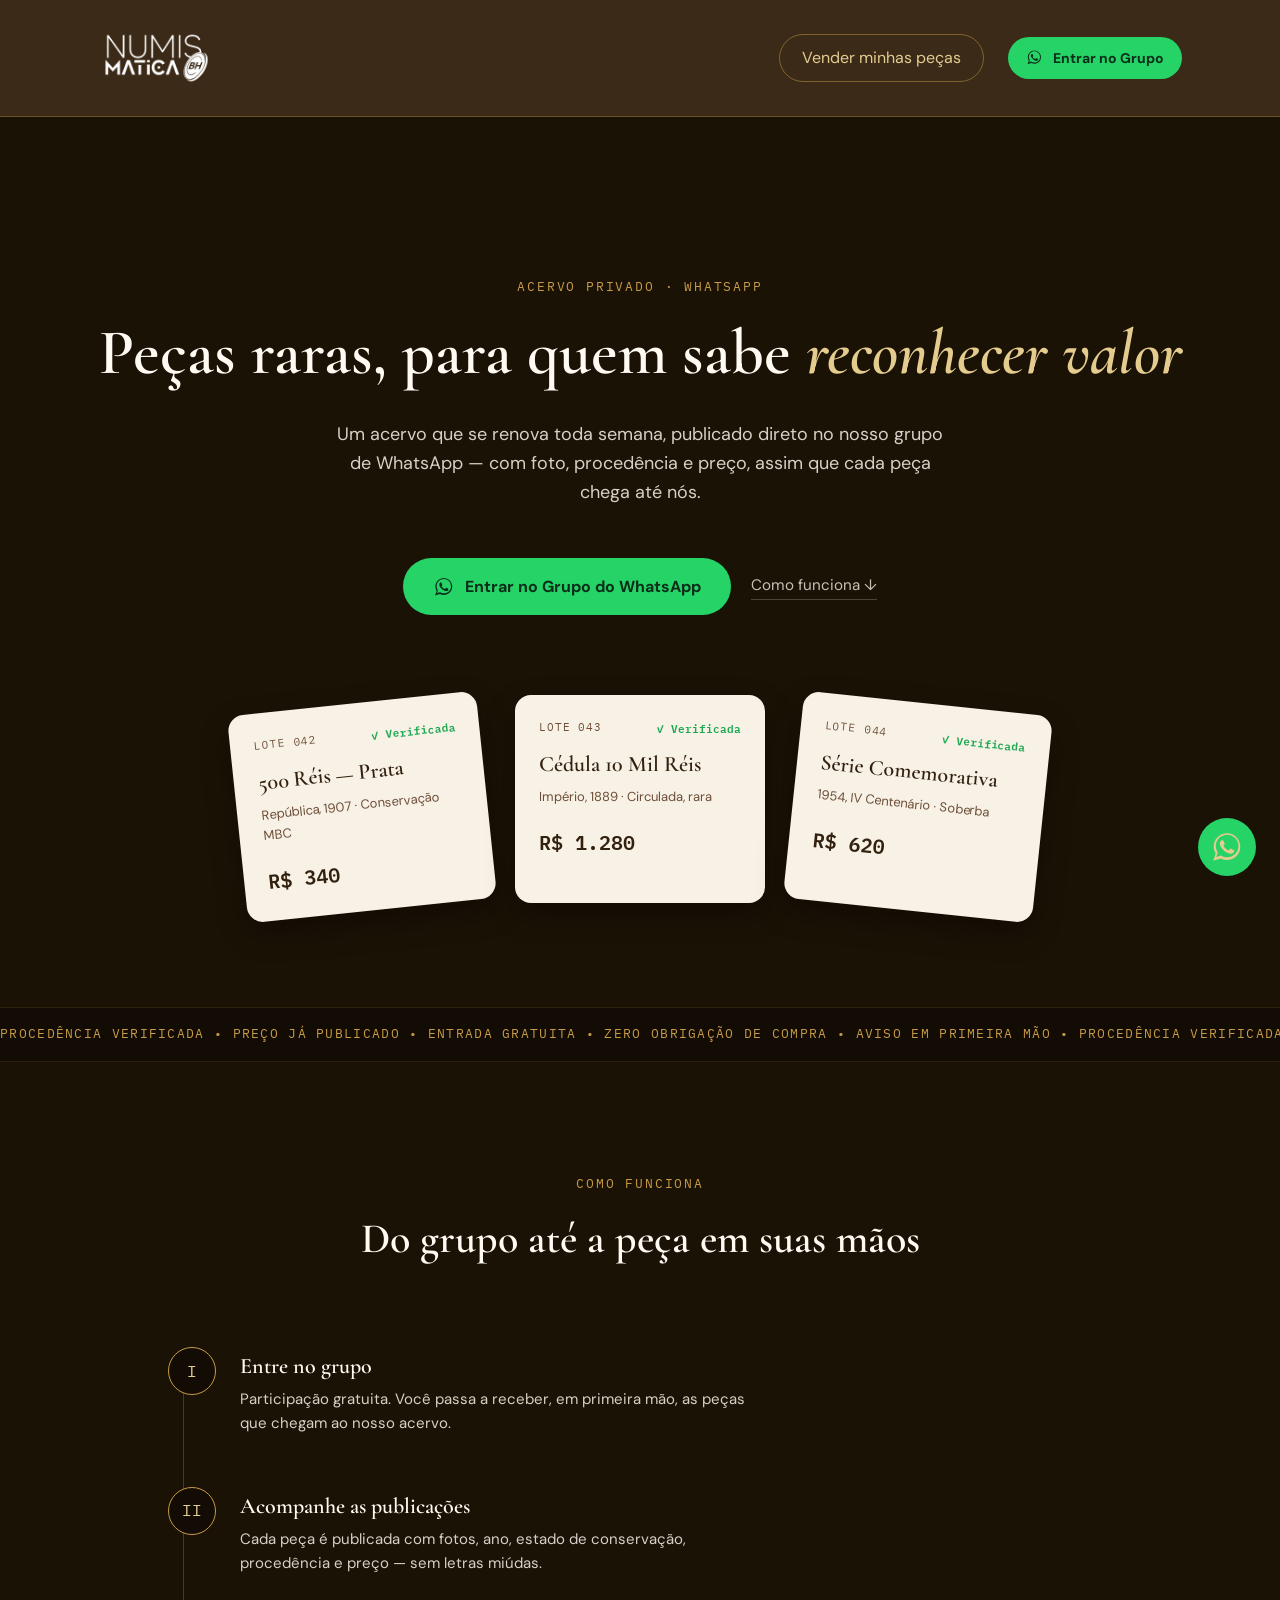
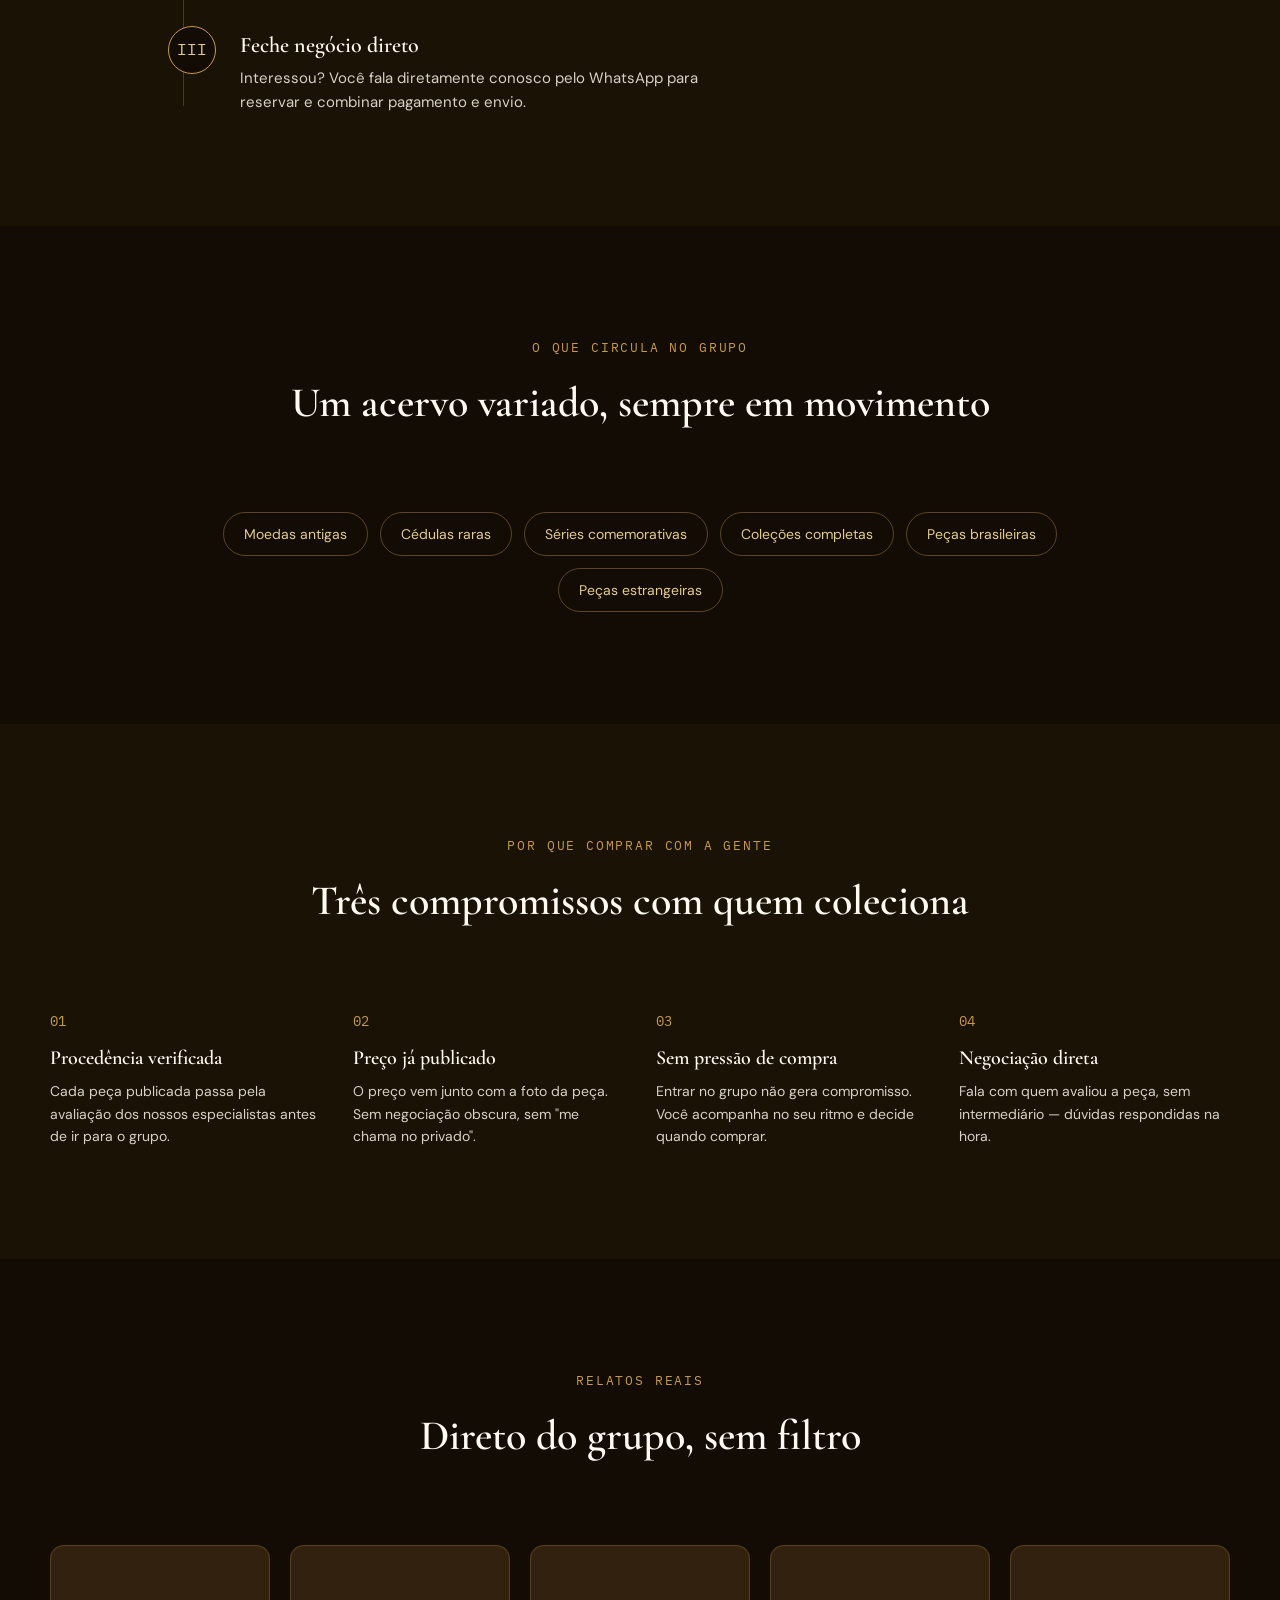
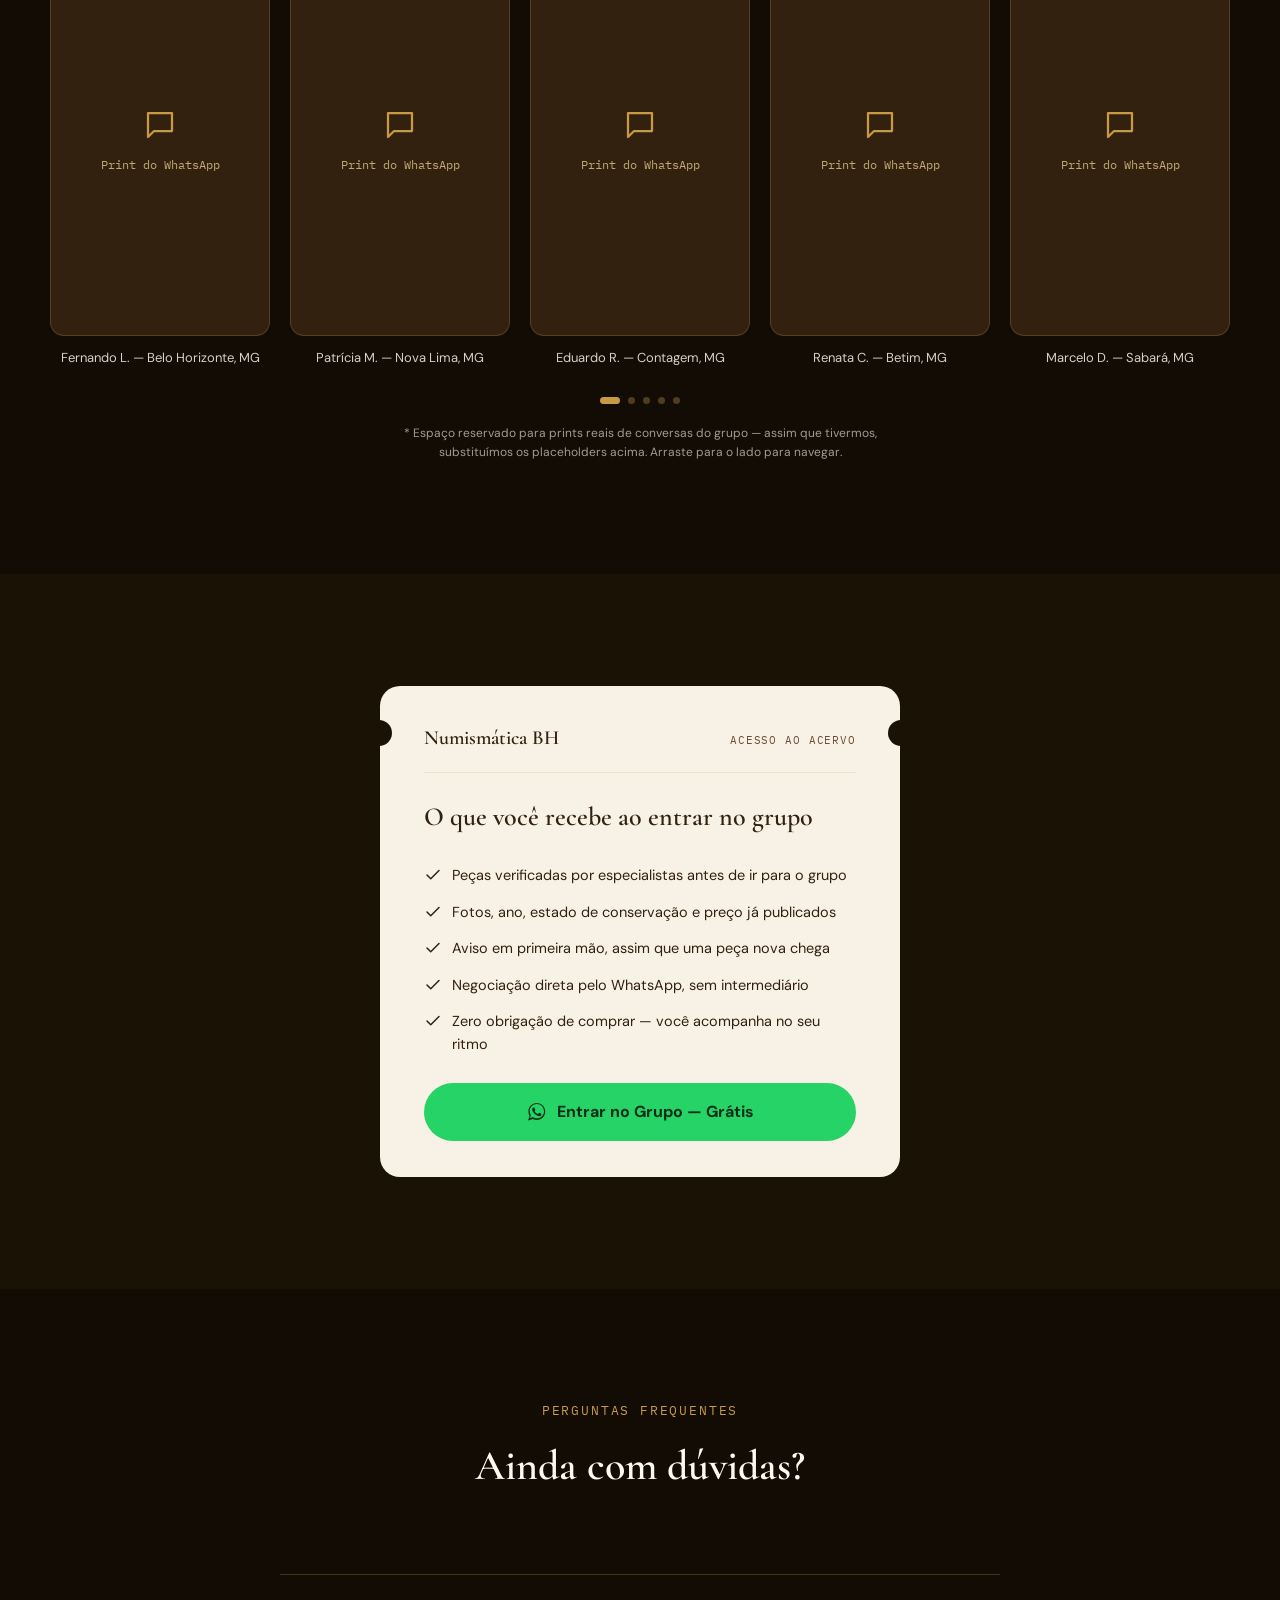
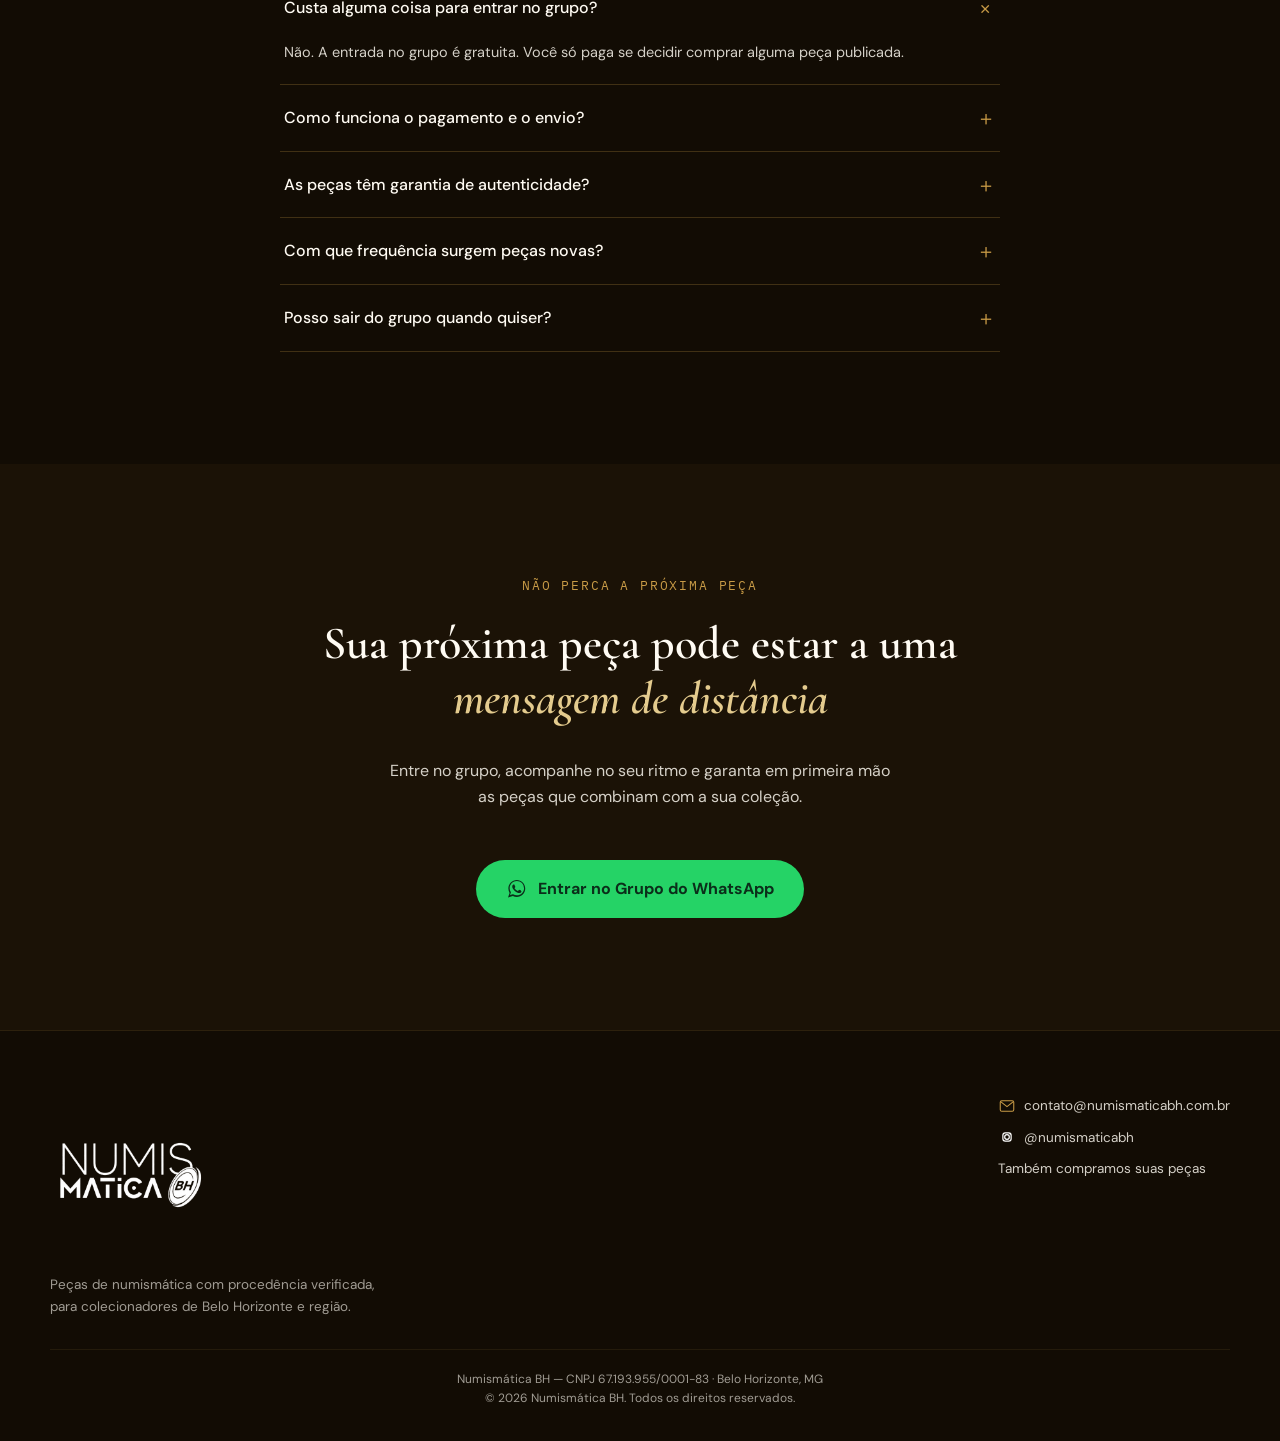
==== grupo/index.html @ 626522ba "fix: update header background color and border style for improved aesthetics" ====
<!DOCTYPE html>
<html lang="pt-BR">
<head>
<meta charset="UTF-8">
<meta name="viewport" content="width=device-width, initial-scale=1.0">
<title>Numismática BH | Grupo de Colecionadores no WhatsApp</title>
<meta name="description" content="Entre gratuitamente no grupo de colecionadores da Numismática BH e receba, direto no WhatsApp, peças raras com procedência verificada — foto, ano e preço publicados assim que cada peça chega ao nosso acervo.">

<link rel="preconnect" href="https://fonts.googleapis.com">
<link rel="preconnect" href="https://fonts.gstatic.com" crossorigin>
<link href="https://fonts.googleapis.com/css2?family=Cormorant+Garamond:ital,wght@0,500;0,600;0,700;1,500;1,600&family=DM+Sans:wght@400;500;600;700&family=IBM+Plex+Mono:wght@400;500&display=swap" rel="stylesheet">

<link rel="icon" type="image/svg+xml" href="../assets/favicon.svg">

<link rel="stylesheet" href="css/variables.css">
<link rel="stylesheet" href="css/base.css">
<link rel="stylesheet" href="css/components.css">
<link rel="stylesheet" href="css/layout.css">
</head>
<body>

<svg class="icon-defs" aria-hidden="true">
  <symbol id="icon-whatsapp" viewBox="0 0 32 32">
    <path fill="currentColor" d="M16 3C9.1 3 3.5 8.6 3.5 15.5c0 2.4.66 4.63 1.8 6.55L3 29l7.13-2.26a12.9 12.9 0 0 0 5.87 1.42h.01c6.9 0 12.5-5.6 12.5-12.5S22.9 3 16 3Zm0 22.7h-.01a10.6 10.6 0 0 1-5.42-1.49l-.39-.23-4.23 1.34 1.37-4.13-.25-.42a10.53 10.53 0 0 1-1.62-5.68c0-5.87 4.77-10.64 10.65-10.64 2.85 0 5.52 1.11 7.53 3.12a10.57 10.57 0 0 1 3.12 7.53c0 5.87-4.78 10.6-10.75 10.6Z"/>
    <path fill="currentColor" d="M22.07 18.63c-.33-.17-1.96-.97-2.27-1.08-.3-.11-.53-.17-.75.17-.22.33-.86 1.08-1.05 1.31-.19.22-.39.25-.72.08-.33-.17-1.4-.52-2.66-1.65-.98-.88-1.65-1.96-1.84-2.29-.19-.33-.02-.51.15-.68.15-.15.33-.39.5-.58.17-.2.22-.33.33-.55.11-.22.06-.42-.03-.58-.08-.17-.75-1.82-1.03-2.5-.27-.66-.55-.57-.75-.58-.19-.01-.42-.01-.64-.01-.22 0-.58.08-.89.42-.3.33-1.17 1.15-1.17 2.8s1.2 3.24 1.37 3.47c.17.22 2.36 3.62 5.72 5.08.8.35 1.42.55 1.9.71.8.25 1.53.22 2.11.13.64-.1 1.96-.8 2.24-1.58.28-.77.28-1.43.19-1.58-.08-.14-.3-.22-.63-.38Z"/>
  </symbol>
  <symbol id="icon-instagram" viewBox="0 0 24 24">
    <defs>
      <radialGradient id="ig-grad-grupo" cx="30%" cy="107%" r="150%">
        <stop offset="0%" stop-color="#fdf497"/>
        <stop offset="5%" stop-color="#fdf497"/>
        <stop offset="45%" stop-color="#fd5949"/>
        <stop offset="60%" stop-color="#d6249f"/>
        <stop offset="90%" stop-color="#285AEB"/>
      </radialGradient>
    </defs>
    <rect x="2" y="2" width="20" height="20" rx="6" fill="url(#ig-grad-grupo)"/>
    <rect x="6.5" y="6.5" width="11" height="11" rx="3.2" fill="none" stroke="#fff" stroke-width="1.6"/>
    <circle cx="12" cy="12" r="3.1" fill="none" stroke="#fff" stroke-width="1.6"/>
    <circle cx="16.2" cy="7.8" r="1.05" fill="#fff"/>
  </symbol>
  <symbol id="icon-check" viewBox="0 0 24 24">
    <path d="M4 12l5 5L20 6" stroke="#33210F" stroke-width="2" stroke-linecap="round" stroke-linejoin="round" fill="none"/>
  </symbol>
  <symbol id="icon-email" viewBox="0 0 24 24">
    <rect x="3" y="5" width="18" height="14" rx="2" fill="none" stroke="#C79A46" stroke-width="1.4"/>
    <path d="M3.5 6.2 12 12.8l8.5-6.6" fill="none" stroke="#C79A46" stroke-width="1.4"/>
  </symbol>
</svg>

<header class="site-header" id="siteHeader" style="background-color: #3B2A18; border-bottom: 1px solid rgba(199,154,70,.35); padding: 20px 0;">  <div class="container">
    <a href="#topo" class="site-logo" aria-label="Numismática BH — grupo de colecionadores">
      <img src="../assets/logo-numismatica-bh-branca.png" alt="Logo Numismática BH" style="height: 116px; width: auto;">
    </a>
    <div class="header-actions">
      <a href="../" class="btn-ghost" style="border: 1px solid rgba(199,154,70,.5); border-radius: 999px; padding: 10px 22px;">Vender minhas peças</a>
      <a href="#" class="btn btn-whatsapp btn-whatsapp--compact js-whatsapp-cta" data-cta="header">
        <svg viewBox="0 0 32 32" aria-hidden="true"><use href="#icon-whatsapp"/></svg>
        Entrar no Grupo
      </a>
    </div>
  </div>
</header>

<main>

  <!-- HERO -->
  <section class="hero" id="topo">
    <div class="container">
      <span class="eyebrow eyebrow--center">Acervo privado · WhatsApp</span>
      <h1 class="hero-title">Peças raras, para quem sabe <em>reconhecer valor</em></h1>
      <p class="hero-subtitle">Um acervo que se renova toda semana, publicado direto no nosso grupo de WhatsApp — com foto, procedência e preço, assim que cada peça chega até nós.</p>
      <div class="hero-cta-row">
        <a href="#" class="btn btn-whatsapp js-whatsapp-cta" data-cta="hero">
          <svg viewBox="0 0 32 32" aria-hidden="true"><use href="#icon-whatsapp"/></svg>
          Entrar no Grupo do WhatsApp
        </a>
        <a href="#como-funciona" class="btn-link">Como funciona ↓</a>
      </div>

      <!-- DECK DE CARTAS DE EXEMPLO -->
      <div class="hero-deck">
        <div class="deck-card deck-card--left">
          <div class="deck-card-top">
            <span class="deck-card-lote">LOTE 042</span>
            <span class="deck-card-check">✓ Verificada</span>
          </div>
          <p class="deck-card-title">500 Réis — Prata</p>
          <p class="deck-card-meta">República, 1907 · Conservação MBC</p>
          <p class="deck-card-price">R$ 340</p>
        </div>
        <div class="deck-card deck-card--center">
          <div class="deck-card-top">
            <span class="deck-card-lote">LOTE 043</span>
            <span class="deck-card-check">✓ Verificada</span>
          </div>
          <p class="deck-card-title">Cédula 10 Mil Réis</p>
          <p class="deck-card-meta">Império, 1889 · Circulada, rara</p>
          <p class="deck-card-price">R$ 1.280</p>
        </div>
        <div class="deck-card deck-card--right">
          <div class="deck-card-top">
            <span class="deck-card-lote">LOTE 044</span>
            <span class="deck-card-check">✓ Verificada</span>
          </div>
          <p class="deck-card-title">Série Comemorativa</p>
          <p class="deck-card-meta">1954, IV Centenário · Soberba</p>
          <p class="deck-card-price">R$ 620</p>
        </div>
      </div>
    </div>
  </section>

  <!-- TICKER DE CONFIANÇA -->
  <section class="ticker-section" aria-hidden="true">
    <div class="ticker-track">
      <span>PROCEDÊNCIA VERIFICADA • PREÇO JÁ PUBLICADO • ENTRADA GRATUITA • ZERO OBRIGAÇÃO DE COMPRA • AVISO EM PRIMEIRA MÃO • PROCEDÊNCIA VERIFICADA • PREÇO JÁ PUBLICADO • ENTRADA GRATUITA • ZERO OBRIGAÇÃO DE COMPRA • AVISO EM PRIMEIRA MÃO •</span>
      <span>PROCEDÊNCIA VERIFICADA • PREÇO JÁ PUBLICADO • ENTRADA GRATUITA • ZERO OBRIGAÇÃO DE COMPRA • AVISO EM PRIMEIRA MÃO • PROCEDÊNCIA VERIFICADA • PREÇO JÁ PUBLICADO • ENTRADA GRATUITA • ZERO OBRIGAÇÃO DE COMPRA • AVISO EM PRIMEIRA MÃO •</span>
    </div>
  </section>

  <!-- COMO FUNCIONA -->
  <section id="como-funciona" data-reveal>
    <div class="container">
      <span class="eyebrow eyebrow--center">Como funciona</span>
      <h2 class="section-title section-title--center">Do grupo até a peça em suas mãos</h2>
      <div class="timeline">
        <div class="timeline-item">
          <div class="timeline-marker" aria-hidden="true">I</div>
          <div class="timeline-content">
            <h3 class="timeline-title">Entre no grupo</h3>
            <p class="timeline-body">Participação gratuita. Você passa a receber, em primeira mão, as peças que chegam ao nosso acervo.</p>
          </div>
        </div>
        <div class="timeline-item">
          <div class="timeline-marker" aria-hidden="true">II</div>
          <div class="timeline-content">
            <h3 class="timeline-title">Acompanhe as publicações</h3>
            <p class="timeline-body">Cada peça é publicada com fotos, ano, estado de conservação, procedência e preço — sem letras miúdas.</p>
          </div>
        </div>
        <div class="timeline-item">
          <div class="timeline-marker" aria-hidden="true">III</div>
          <div class="timeline-content">
            <h3 class="timeline-title">Feche negócio direto</h3>
            <p class="timeline-body">Interessou? Você fala diretamente conosco pelo WhatsApp para reservar e combinar pagamento e envio.</p>
          </div>
        </div>
      </div>
    </div>
  </section>

  <!-- O QUE CIRCULA NO GRUPO -->
  <section class="bg-vault-alt" id="o-que-circula" data-reveal>
    <div class="circula-content">
      <span class="eyebrow eyebrow--center">O que circula no grupo</span>
      <h2 class="section-title section-title--center">Um acervo variado, sempre em movimento</h2>
      <div class="tag-list">
        <span class="tag-pill">Moedas antigas</span>
        <span class="tag-pill">Cédulas raras</span>
        <span class="tag-pill">Séries comemorativas</span>
        <span class="tag-pill">Coleções completas</span>
        <span class="tag-pill">Peças brasileiras</span>
        <span class="tag-pill">Peças estrangeiras</span>
      </div>
    </div>
  </section>

  <!-- COMPROMISSOS -->
  <section id="compromissos" data-reveal>
    <div class="container">
      <span class="eyebrow eyebrow--center">Por que comprar com a gente</span>
      <h2 class="section-title section-title--center">Três compromissos com quem coleciona</h2>
      <div class="compromissos-grid">
        <div>
          <span class="compromisso-numero">01</span>
          <h3 class="compromisso-title">Procedência verificada</h3>
          <p class="compromisso-body">Cada peça publicada passa pela avaliação dos nossos especialistas antes de ir para o grupo.</p>
        </div>
        <div>
          <span class="compromisso-numero">02</span>
          <h3 class="compromisso-title">Preço já publicado</h3>
          <p class="compromisso-body">O preço vem junto com a foto da peça. Sem negociação obscura, sem "me chama no privado".</p>
        </div>
        <div>
          <span class="compromisso-numero">03</span>
          <h3 class="compromisso-title">Sem pressão de compra</h3>
          <p class="compromisso-body">Entrar no grupo não gera compromisso. Você acompanha no seu ritmo e decide quando comprar.</p>
        </div>
        <div>
          <span class="compromisso-numero">04</span>
          <h3 class="compromisso-title">Negociação direta</h3>
          <p class="compromisso-body">Fala com quem avaliou a peça, sem intermediário — dúvidas respondidas na hora.</p>
        </div>
      </div>
    </div>
  </section>

  <!-- RELATOS -->
  <section class="bg-vault-alt" id="relatos" data-reveal>
    <div class="relatos-content">
      <span class="eyebrow eyebrow--center">Relatos reais</span>
      <h2 class="section-title section-title--center">Direto do grupo, sem filtro</h2>

      <div class="relatos-carousel">
        <figure class="relato-figure">
          <div class="relato-placeholder">
            <svg width="36" height="36" viewBox="0 0 24 24" fill="none" aria-hidden="true"><path d="M4 4h16v12H8l-4 4V4z" stroke="#C79A46" stroke-width="1.5" stroke-linejoin="round"/></svg>
            <span>Print do WhatsApp</span>
          </div>
          <figcaption class="relato-figcaption">Fernando L. — Belo Horizonte, MG</figcaption>
        </figure>
        <figure class="relato-figure">
          <div class="relato-placeholder">
            <svg width="36" height="36" viewBox="0 0 24 24" fill="none" aria-hidden="true"><path d="M4 4h16v12H8l-4 4V4z" stroke="#C79A46" stroke-width="1.5" stroke-linejoin="round"/></svg>
            <span>Print do WhatsApp</span>
          </div>
          <figcaption class="relato-figcaption">Patrícia M. — Nova Lima, MG</figcaption>
        </figure>
        <figure class="relato-figure">
          <div class="relato-placeholder">
            <svg width="36" height="36" viewBox="0 0 24 24" fill="none" aria-hidden="true"><path d="M4 4h16v12H8l-4 4V4z" stroke="#C79A46" stroke-width="1.5" stroke-linejoin="round"/></svg>
            <span>Print do WhatsApp</span>
          </div>
          <figcaption class="relato-figcaption">Eduardo R. — Contagem, MG</figcaption>
        </figure>
        <figure class="relato-figure">
          <div class="relato-placeholder">
            <svg width="36" height="36" viewBox="0 0 24 24" fill="none" aria-hidden="true"><path d="M4 4h16v12H8l-4 4V4z" stroke="#C79A46" stroke-width="1.5" stroke-linejoin="round"/></svg>
            <span>Print do WhatsApp</span>
          </div>
          <figcaption class="relato-figcaption">Renata C. — Betim, MG</figcaption>
        </figure>
        <figure class="relato-figure">
          <div class="relato-placeholder">
            <svg width="36" height="36" viewBox="0 0 24 24" fill="none" aria-hidden="true"><path d="M4 4h16v12H8l-4 4V4z" stroke="#C79A46" stroke-width="1.5" stroke-linejoin="round"/></svg>
            <span>Print do WhatsApp</span>
          </div>
          <figcaption class="relato-figcaption">Marcelo D. — Sabará, MG</figcaption>
        </figure>
      </div>

      <div class="relato-dots">
        <span class="relato-dot is-active"></span>
        <span class="relato-dot"></span>
        <span class="relato-dot"></span>
        <span class="relato-dot"></span>
        <span class="relato-dot"></span>
      </div>
      <p class="relato-note">* Espaço reservado para prints reais de conversas do grupo — assim que tivermos, substituímos os placeholders acima. Arraste para o lado para navegar.</p>
    </div>
  </section>

  <!-- PASSE DE MEMBRO -->
  <section id="passe-de-membro" data-reveal>
    <div class="container">
      <div class="membership-card">
        <span class="membership-notch membership-notch--left" aria-hidden="true"></span>
        <span class="membership-notch membership-notch--right" aria-hidden="true"></span>

        <div class="membership-header">
          <span class="membership-brand">Numismática BH</span>
          <span class="membership-tag">Acesso ao acervo</span>
        </div>

        <h2 class="membership-title">O que você recebe ao entrar no grupo</h2>

        <ul class="membership-list">
          <li>
            <svg width="18" height="18" viewBox="0 0 24 24" aria-hidden="true"><use href="#icon-check"/></svg>
            <span>Peças verificadas por especialistas antes de ir para o grupo</span>
          </li>
          <li>
            <svg width="18" height="18" viewBox="0 0 24 24" aria-hidden="true"><use href="#icon-check"/></svg>
            <span>Fotos, ano, estado de conservação e preço já publicados</span>
          </li>
          <li>
            <svg width="18" height="18" viewBox="0 0 24 24" aria-hidden="true"><use href="#icon-check"/></svg>
            <span>Aviso em primeira mão, assim que uma peça nova chega</span>
          </li>
          <li>
            <svg width="18" height="18" viewBox="0 0 24 24" aria-hidden="true"><use href="#icon-check"/></svg>
            <span>Negociação direta pelo WhatsApp, sem intermediário</span>
          </li>
          <li>
            <svg width="18" height="18" viewBox="0 0 24 24" aria-hidden="true"><use href="#icon-check"/></svg>
            <span>Zero obrigação de comprar — você acompanha no seu ritmo</span>
          </li>
        </ul>

        <a href="#" class="btn btn-whatsapp js-whatsapp-cta" data-cta="passe-de-membro">
          <svg viewBox="0 0 32 32" aria-hidden="true"><use href="#icon-whatsapp"/></svg>
          Entrar no Grupo — Grátis
        </a>
      </div>
    </div>
  </section>

  <!-- FAQ -->
  <section class="bg-vault-alt" id="faq" data-reveal>
    <div class="container">
      <span class="eyebrow eyebrow--center">Perguntas frequentes</span>
      <h2 class="section-title section-title--center">Ainda com dúvidas?</h2>
      <div class="faq-list">
        <div class="faq-item is-open">
          <button type="button" class="faq-question" aria-expanded="true" aria-controls="faq-panel-1" id="faq-button-1">
            <span>Custa alguma coisa para entrar no grupo?</span>
            <span class="faq-icon" aria-hidden="true">＋</span>
          </button>
          <div class="faq-panel" id="faq-panel-1" role="region" aria-labelledby="faq-button-1">
            <div class="faq-panel-inner"><p class="faq-answer">Não. A entrada no grupo é gratuita. Você só paga se decidir comprar alguma peça publicada.</p></div>
          </div>
        </div>
        <div class="faq-item">
          <button type="button" class="faq-question" aria-expanded="false" aria-controls="faq-panel-2" id="faq-button-2">
            <span>Como funciona o pagamento e o envio?</span>
            <span class="faq-icon" aria-hidden="true">＋</span>
          </button>
          <div class="faq-panel" id="faq-panel-2" role="region" aria-labelledby="faq-button-2">
            <div class="faq-panel-inner"><p class="faq-answer">Depois de reservar uma peça, combinamos forma de pagamento e envio diretamente pelo WhatsApp.</p></div>
          </div>
        </div>
        <div class="faq-item">
          <button type="button" class="faq-question" aria-expanded="false" aria-controls="faq-panel-3" id="faq-button-3">
            <span>As peças têm garantia de autenticidade?</span>
            <span class="faq-icon" aria-hidden="true">＋</span>
          </button>
          <div class="faq-panel" id="faq-panel-3" role="region" aria-labelledby="faq-button-3">
            <div class="faq-panel-inner"><p class="faq-answer">Sim. Toda peça publicada no grupo passa antes pela avaliação dos nossos especialistas.</p></div>
          </div>
        </div>
        <div class="faq-item">
          <button type="button" class="faq-question" aria-expanded="false" aria-controls="faq-panel-4" id="faq-button-4">
            <span>Com que frequência surgem peças novas?</span>
            <span class="faq-icon" aria-hidden="true">＋</span>
          </button>
          <div class="faq-panel" id="faq-panel-4" role="region" aria-labelledby="faq-button-4">
            <div class="faq-panel-inner"><p class="faq-answer">O acervo se renova constantemente, já que recebemos peças novas toda semana através das avaliações que fazemos.</p></div>
          </div>
        </div>
        <div class="faq-item">
          <button type="button" class="faq-question" aria-expanded="false" aria-controls="faq-panel-5" id="faq-button-5">
            <span>Posso sair do grupo quando quiser?</span>
            <span class="faq-icon" aria-hidden="true">＋</span>
          </button>
          <div class="faq-panel" id="faq-panel-5" role="region" aria-labelledby="faq-button-5">
            <div class="faq-panel-inner"><p class="faq-answer">Claro. Não há qualquer fidelidade ou compromisso — você entra e sai quando quiser.</p></div>
          </div>
        </div>
      </div>
    </div>
  </section>

  <!-- CTA FINAL -->
  <section class="cta-final" id="cta-final" data-reveal>
    <div class="container">
      <span class="eyebrow eyebrow--center">Não perca a próxima peça</span>
      <h2 class="cta-final-title">Sua próxima peça pode estar a uma <em>mensagem de distância</em></h2>
      <p class="cta-final-body">Entre no grupo, acompanhe no seu ritmo e garanta em primeira mão as peças que combinam com a sua coleção.</p>
      <a href="#" class="btn btn-whatsapp js-whatsapp-cta" data-cta="final">
        <svg viewBox="0 0 32 32" aria-hidden="true"><use href="#icon-whatsapp"/></svg>
        Entrar no Grupo do WhatsApp
      </a>
    </div>
  </section>

</main>

<footer class="site-footer">
  <div class="container">
    <div class="footer-top">
      <div class="footer-brand">
        <img src="../assets/logo-numismatica-bh-branca.png" alt="Logo Numismática BH" style="height: 160px; width: auto;">
        <p>Peças de numismática com procedência verificada, para colecionadores de Belo Horizonte e região.</p>
      </div>
      <div class="footer-links">
        <a href="mailto:contato@numismaticabh.com.br" class="footer-link">
          <svg viewBox="0 0 24 24" aria-hidden="true"><use href="#icon-email"/></svg>
          <span>contato@numismaticabh.com.br</span>
        </a>
        <a href="https://instagram.com/numismaticabh" target="_blank" rel="noopener" class="footer-link" aria-label="Instagram @numismaticabh">
          <svg viewBox="0 0 24 24" aria-hidden="true"><use href="#icon-instagram"/></svg>
          <span>@numismaticabh</span>
        </a>
        <a href="../" class="footer-link">
          <span>Também compramos suas peças</span>
        </a>
      </div>
    </div>
    <div class="footer-bottom">
      <p>Numismática BH — CNPJ 67.193.955/0001-83 · Belo Horizonte, MG</p>
      <p>© 2026 Numismática BH. Todos os direitos reservados.</p>
    </div>
  </div>
</footer>

<a href="#" class="whatsapp-float js-whatsapp-cta" data-cta="flutuante" aria-label="Entrar no grupo pelo WhatsApp">
  <svg viewBox="0 0 32 32" width="28" height="28" aria-hidden="true"><use href="#icon-whatsapp"/></svg>
</a>

<script src="js/main.js"></script>
</body>
</html>
---- grupo/css/variables.css ----
/* ==========================================================================
   VARIÁVEIS DE DESIGN — Numismática BH / Grupo
   Mesma paleta "Cofre & Ouro" do site principal (../css/variables.css).
   Página do grupo de colecionadores no WhatsApp: mantém as cores da marca,
   troque os valores aqui para mudar a página inteira.
   ========================================================================== */
:root {
  /* Cores base — idênticas às do site principal */
  --color-creme: #F7F1E6;
  --color-creme-escuro: #EEE1C6;
  --color-marfim: #FFFBF3;
  --color-vault: #1B1206;
  --color-vault-alt: #120C04;
  --color-cacau: #33210F;
  --color-cacau-claro: #6E4E37;
  --color-dourado: #C79A46;
  --color-dourado-claro: #E4CB8E;

  /* WhatsApp — verde oficial, usado nos CTAs de WhatsApp */
  --color-wa: #25D366;
  --color-wa-escuro: #1DA851;
  --color-wa-texto: #0B2E1A;

  /* Texto sobre fundo escuro (base desta página) */
  --color-text-on-dark: rgba(255, 251, 243, .82);
  --color-text-on-dark-muted: rgba(255, 251, 243, .6);

  /* Tipografia */
  --font-display: 'Cormorant Garamond', Georgia, serif;
  --font-body: 'DM Sans', -apple-system, sans-serif;
  --font-mono: 'IBM Plex Mono', monospace;

  /* Espaçamento */
  --space-2xs: .4rem;
  --space-xs: .8rem;
  --space-sm: 1.2rem;
  --space-md: 2rem;
  --space-lg: 3.2rem;
  --space-xl: 5.2rem;

  /* Padding padrão de seção (topo/base) e lateral */
  --section-padding-y: clamp(64px, 9vw, 112px);
  --section-padding-x: clamp(20px, 6vw, 48px);

  /* Raios, sombras, transições */
  --radius-sm: 8px;
  --radius-md: 14px;
  --radius-lg: 20px;
  --radius-pill: 999px;
  --shadow-md: 0 12px 28px rgba(0, 0, 0, .35);
  --shadow-lg: 0 20px 60px rgba(0, 0, 0, .4);
  --transition: .3s ease;

  /* Largura máxima do conteúdo */
  --container-width: 1180px;
  --container-width-narrow: 960px;
}
---- grupo/css/base.css ----
/* ==========================================================================
   RESET / BASE
   ========================================================================== */
*, *::before, *::after {
  box-sizing: border-box;
  margin: 0;
  padding: 0;
}

html {
  scroll-behavior: smooth;
}

body {
  font-family: var(--font-body);
  background: var(--color-vault);
  color: var(--color-marfim);
  line-height: 1.6;
  -webkit-font-smoothing: antialiased;
  overflow-x: hidden;
}

img, svg {
  display: block;
  max-width: 100%;
}

a {
  color: var(--color-dourado-claro);
  text-decoration: none;
}
a:hover {
  color: var(--color-dourado);
}

ul {
  list-style: none;
}

button {
  font: inherit;
  cursor: pointer;
  border: none;
  background: none;
  color: inherit;
}

h1, h2, h3 {
  font-family: var(--font-display);
  font-weight: 600;
  line-height: 1.2;
}

::selection {
  background: var(--color-dourado);
  color: var(--color-vault);
}

:focus-visible {
  outline: 2px solid var(--color-dourado);
  outline-offset: 3px;
}

@media (prefers-reduced-motion: reduce) {
  html {
    scroll-behavior: auto;
  }
  *, *::before, *::after {
    animation-duration: .001ms !important;
    animation-iteration-count: 1 !important;
    transition-duration: .001ms !important;
    scroll-behavior: auto !important;
  }
}

/* Container de conteúdo, usado em todas as seções */
.container {
  max-width: var(--container-width);
  margin-inline: auto;
}
.container--narrow {
  max-width: var(--container-width-narrow);
}

/* ==========================================================================
   ANIMAÇÕES
   ========================================================================== */
@keyframes ticker-scroll {
  from { transform: translateX(0); }
  to { transform: translateX(-50%); }
}

@keyframes wa-pulse {
  0%, 100% { box-shadow: 0 0 0 0 rgba(37, 211, 102, .5); }
  50% { box-shadow: 0 0 0 10px rgba(37, 211, 102, 0); }
}

/* Seções entram com fade + leve deslocamento vertical ao rolar a página.
   O JS adiciona ".is-visible" via IntersectionObserver. */
[data-reveal] {
  opacity: 0;
  transform: translateY(18px);
  transition: opacity .7s ease, transform .7s ease;
}
[data-reveal].is-visible {
  opacity: 1;
  transform: none;
}

@media (max-width: 640px) {
  [data-hide-mobile] {
    display: none !important;
  }
}
---- grupo/css/components.css ----
/* ==========================================================================
   BOTÕES
   ========================================================================== */
.btn {
  display: inline-flex;
  align-items: center;
  justify-content: center;
  gap: 10px;
  font-family: var(--font-body);
  font-weight: 700;
  font-size: 1rem;
  padding: 16px 30px;
  border-radius: var(--radius-pill);
  transition: background var(--transition), transform var(--transition), box-shadow var(--transition);
  white-space: nowrap;
}
.btn svg {
  width: 1.35em;
  height: 1.35em;
  border-radius: 5px;
  flex-shrink: 0;
}

.btn-whatsapp {
  background: var(--color-wa);
  color: var(--color-wa-texto);
}
.btn-whatsapp:hover {
  background: var(--color-wa-escuro);
  color: var(--color-wa-texto);
}

.btn-whatsapp--compact {
  padding: 10px 18px;
  font-size: .875rem;
}
.btn-whatsapp--compact svg {
  width: 1.2em;
  height: 1.2em;
  border-radius: 4px;
}

.btn-link {
  font-size: .95rem;
  color: var(--color-marfim);
  opacity: .75;
  border-bottom: 1px solid rgba(247, 241, 230, .3);
  padding-bottom: 2px;
}
.btn-link:hover {
  color: var(--color-dourado-claro);
  opacity: 1;
}

.header-link {
  font-size: .875rem;
  font-weight: 500;
  color: var(--color-marfim);
  opacity: .75;
  white-space: nowrap;
}
.header-link:hover {
  color: var(--color-dourado-claro);
  opacity: 1;
}

/* ==========================================================================
   TEXTO DE DESTAQUE (eyebrow)
   ========================================================================== */
.eyebrow {
  display: block;
  font-family: var(--font-mono);
  font-size: .8125rem;
  letter-spacing: .14em;
  text-transform: uppercase;
  color: var(--color-dourado);
  margin-bottom: var(--space-sm);
}
.eyebrow--center {
  text-align: center;
}

/* ==========================================================================
   TAGS / PÍLULAS (o que circula no grupo)
   ========================================================================== */
.tag-list {
  display: flex;
  flex-wrap: wrap;
  justify-content: center;
  gap: 12px;
}
.tag-pill {
  font-size: .875rem;
  padding: 10px 20px;
  border-radius: var(--radius-pill);
  border: 1px solid rgba(199, 154, 70, .4);
  color: var(--color-dourado-claro);
}

/* ==========================================================================
   CARTAS DO DECK (hero)
   ========================================================================== */
.deck-card {
  background: var(--color-creme);
  border-radius: 16px;
  padding: 24px;
  width: 250px;
  text-align: left;
  box-shadow: var(--shadow-md);
}
.deck-card--left {
  transform: rotate(-6deg);
}
.deck-card--center {
  transform: translateY(-8px);
}
.deck-card--right {
  transform: rotate(6deg);
}
.deck-card-top {
  display: flex;
  align-items: center;
  justify-content: space-between;
  margin-bottom: 14px;
}
.deck-card-lote {
  font-family: var(--font-mono);
  font-size: .6875rem;
  letter-spacing: .08em;
  color: var(--color-cacau-claro);
}
.deck-card-check {
  font-family: var(--font-mono);
  font-size: .6875rem;
  font-weight: 600;
  color: var(--color-wa-escuro);
}
.deck-card-title {
  font-family: var(--font-display);
  font-size: 1.375rem;
  font-weight: 600;
  line-height: 1.2;
  color: var(--color-cacau);
  margin-bottom: 10px;
}
.deck-card-meta {
  font-size: .8125rem;
  color: var(--color-cacau-claro);
  margin-bottom: 18px;
}
.deck-card-price {
  font-family: var(--font-mono);
  font-size: 1.25rem;
  font-weight: 600;
  color: var(--color-cacau);
}

/* ==========================================================================
   LINHA DO TEMPO (como funciona)
   ========================================================================== */
.timeline {
  position: relative;
  padding-left: 8px;
}
.timeline::before {
  content: '';
  position: absolute;
  left: 23px;
  top: 8px;
  bottom: 8px;
  width: 1px;
  background: rgba(199, 154, 70, .3);
}
.timeline-item {
  display: flex;
  gap: 24px;
  position: relative;
}
.timeline-item + .timeline-item {
  margin-top: var(--space-lg);
}
.timeline-marker {
  flex-shrink: 0;
  width: 48px;
  height: 48px;
  border-radius: 50%;
  background: var(--color-vault-alt);
  border: 1px solid var(--color-dourado);
  display: flex;
  align-items: center;
  justify-content: center;
  font-family: var(--font-mono);
  color: var(--color-dourado-claro);
  font-size: 1rem;
  z-index: 1;
}
.timeline-content {
  padding-top: 6px;
}
.timeline-title {
  font-size: 1.375rem;
  color: var(--color-marfim);
  margin-bottom: .35em;
}
.timeline-body {
  font-size: .9375rem;
  color: var(--color-text-on-dark);
  max-width: 520px;
}

/* ==========================================================================
   COMPROMISSOS (numerados)
   ========================================================================== */
.compromisso-numero {
  display: block;
  font-family: var(--font-mono);
  font-size: .875rem;
  color: var(--color-dourado);
  margin-bottom: 14px;
}
.compromisso-title {
  font-size: 1.25rem;
  color: var(--color-marfim);
  margin-bottom: .5em;
}
.compromisso-body {
  font-size: .875rem;
  color: var(--color-text-on-dark);
}

/* ==========================================================================
   RELATOS (carrossel de prints)
   ========================================================================== */
.relato-figure {
  scroll-snap-align: start;
  flex: 0 0 auto;
  width: 220px;
  margin: 0;
}
.relato-placeholder {
  width: 220px;
  aspect-ratio: 9 / 16;
  background: var(--color-cacau);
  border-radius: 14px;
  border: 1px solid rgba(199, 154, 70, .25);
  display: flex;
  flex-direction: column;
  align-items: center;
  justify-content: center;
  gap: 12px;
}
.relato-placeholder span {
  font-family: var(--font-mono);
  font-size: .75rem;
  color: var(--color-dourado-claro);
  opacity: .8;
}
.relato-figcaption {
  text-align: center;
  margin-top: 12px;
  font-size: .8125rem;
  color: var(--color-text-on-dark);
}
.relato-dots {
  display: flex;
  justify-content: center;
  gap: 8px;
  margin-top: 20px;
}
.relato-dot {
  display: inline-block;
  width: 7px;
  height: 7px;
  border-radius: 4px;
  background: rgba(199, 154, 70, .35);
  transition: width var(--transition), background var(--transition);
}
.relato-dot.is-active {
  width: 20px;
  background: var(--color-dourado);
}
.relato-note {
  text-align: center;
  font-size: .75rem;
  color: var(--color-text-on-dark-muted);
  margin: 20px auto 0;
  max-width: 520px;
}

/* ==========================================================================
   PASSE DE MEMBRO
   ========================================================================== */
.membership-card {
  position: relative;
  background: var(--color-creme);
  border-radius: var(--radius-lg);
  padding: 36px clamp(28px, 5vw, 44px);
  color: var(--color-cacau);
}
.membership-notch {
  position: absolute;
  top: 34px;
  width: 26px;
  height: 26px;
  border-radius: 50%;
  background: var(--color-vault);
}
.membership-notch--left {
  left: -14px;
}
.membership-notch--right {
  right: -14px;
}
.membership-header {
  display: flex;
  align-items: baseline;
  justify-content: space-between;
  border-bottom: 1px solid var(--color-creme-escuro);
  padding-bottom: 18px;
  margin-bottom: 28px;
}
.membership-brand {
  font-family: var(--font-display);
  font-weight: 600;
  font-size: 1.25rem;
  color: var(--color-cacau);
}
.membership-tag {
  font-family: var(--font-mono);
  font-size: .6875rem;
  letter-spacing: .08em;
  text-transform: uppercase;
  color: var(--color-cacau-claro);
}
.membership-title {
  font-size: 1.625rem;
  color: var(--color-cacau);
  margin-bottom: var(--space-md);
}
.membership-list {
  display: flex;
  flex-direction: column;
  gap: 14px;
  margin-bottom: 28px;
}
.membership-list li {
  display: flex;
  gap: 10px;
  align-items: flex-start;
}
.membership-list svg {
  flex-shrink: 0;
  margin-top: 2px;
}
.membership-list span {
  font-size: .906rem;
  line-height: 1.55;
  color: var(--color-cacau);
}
.membership-card .btn-whatsapp {
  width: 100%;
}

/* ==========================================================================
   ACORDEÃO DE FAQ
   ========================================================================== */
.faq-list {
  border-top: 1px solid rgba(199, 154, 70, .25);
}
.faq-item {
  border-bottom: 1px solid rgba(199, 154, 70, .25);
}
.faq-question {
  width: 100%;
  display: flex;
  align-items: center;
  justify-content: space-between;
  gap: var(--space-md);
  padding: 20px 4px;
  text-align: left;
  font-family: var(--font-body);
  font-weight: 500;
  font-size: 1rem;
  color: var(--color-marfim);
}
.faq-icon {
  flex-shrink: 0;
  font-size: 1.25rem;
  line-height: 1;
  color: var(--color-dourado);
  transition: transform var(--transition);
}
.faq-item.is-open .faq-icon {
  transform: rotate(45deg);
}
.faq-panel {
  display: grid;
  grid-template-rows: 0fr;
  transition: grid-template-rows var(--transition);
}
.faq-item.is-open .faq-panel {
  grid-template-rows: 1fr;
}
.faq-panel-inner {
  overflow: hidden;
}
.faq-answer {
  padding: 0 4px 20px;
  max-width: 64ch;
  font-size: .906rem;
  color: var(--color-text-on-dark);
}

/* ==========================================================================
   BOTÃO FLUTUANTE DO WHATSAPP
   ========================================================================== */
.whatsapp-float {
  position: fixed;
  right: 24px;
  bottom: 24px;
  z-index: 60;
  width: 58px;
  height: 58px;
  border-radius: 50%;
  background: var(--color-wa);
  display: flex;
  align-items: center;
  justify-content: center;
  animation: wa-pulse 2.4s ease-in-out infinite;
  transition: background var(--transition);
}
.whatsapp-float:hover {
  background: var(--color-wa-escuro);
}
.whatsapp-float svg {
  width: 34px;
  height: 34px;
  border-radius: 8px;
}

/* ==========================================================================
   ÍCONES REUTILIZÁVEIS (svg symbol + use)
   ========================================================================== */
.icon-defs {
  display: none;
}
---- grupo/css/layout.css ----
/* ==========================================================================
   HEADER
   ========================================================================== */
.site-header {
  position: sticky;
  top: 0;
  z-index: 50;
  background: rgba(27, 18, 6, .35);
  backdrop-filter: blur(10px);
  -webkit-backdrop-filter: blur(10px);
  border-bottom: 1px solid rgba(199, 154, 70, 0);
  transition: background var(--transition), border-color var(--transition);
}
.site-header.is-scrolled {
  background: rgba(27, 18, 6, .88);
  border-bottom-color: rgba(199, 154, 70, .2);
}
.site-header .container {
  display: flex;
  align-items: center;
  justify-content: space-between;
  gap: 16px;
  padding: 14px var(--section-padding-x);
}
.site-logo {
  display: flex;
  align-items: center;
  height: 30px;
  flex-shrink: 0;
}
.site-logo img {
  height: 30px;
  width: auto;
}
.header-actions {
  display: flex;
  align-items: center;
  gap: 24px;
}

/* ==========================================================================
   HERO
   ========================================================================== */
.hero {
  padding: calc(clamp(48px, 8vw, 96px) + 64px) var(--section-padding-x) clamp(56px, 9vw, 96px);
  text-align: center;
}
.hero-title {
  font-size: clamp(36px, 6vw, 64px);
  line-height: 1.12;
  color: var(--color-marfim);
  margin-bottom: var(--space-md);
}
.hero-title em {
  font-style: italic;
  color: var(--color-dourado-claro);
}
.hero-subtitle {
  max-width: 620px;
  margin-inline: auto;
  margin-bottom: var(--space-lg);
  font-size: clamp(16px, 1.6vw, 18px);
  color: var(--color-text-on-dark);
}
.hero-cta-row {
  display: flex;
  flex-wrap: wrap;
  align-items: center;
  justify-content: center;
  gap: 20px;
  margin-bottom: clamp(56px, 8vw, 88px);
}
.hero-deck {
  display: flex;
  flex-wrap: wrap;
  justify-content: center;
  gap: 28px;
  max-width: 980px;
  margin-inline: auto;
}

/* ==========================================================================
   TICKER DE CONFIANÇA
   ========================================================================== */
.ticker-section {
  background: var(--color-vault-alt);
  padding: 16px 0;
  overflow: hidden;
  border-top: 1px solid rgba(199, 154, 70, .15);
  border-bottom: 1px solid rgba(199, 154, 70, .15);
}
.ticker-track {
  display: flex;
  white-space: nowrap;
  width: max-content;
  animation: ticker-scroll 32s linear infinite;
}
.ticker-track span {
  font-family: var(--font-mono);
  font-size: .8125rem;
  letter-spacing: .1em;
  color: var(--color-dourado);
  padding-right: 24px;
}

/* ==========================================================================
   SEÇÕES GERAIS (título + grid)
   ========================================================================== */
section {
  padding: var(--section-padding-y) var(--section-padding-x);
}
.section-title {
  font-size: clamp(28px, 4vw, 42px);
  color: var(--color-marfim);
  margin-bottom: var(--space-xl);
}
.section-title--center {
  text-align: center;
}
.bg-vault-alt {
  background: var(--color-vault-alt);
}

/* Como funciona */
#como-funciona .container {
  max-width: var(--container-width-narrow);
}

/* O que circula no grupo */
.circula-content {
  max-width: var(--container-width-narrow);
  margin-inline: auto;
  text-align: center;
}

/* Compromissos */
.compromissos-grid {
  display: grid;
  grid-template-columns: repeat(auto-fit, minmax(240px, 1fr));
  gap: 32px;
}

/* Relatos */
.relatos-content {
  max-width: var(--container-width);
  margin-inline: auto;
}
.relatos-carousel {
  display: flex;
  gap: 20px;
  overflow-x: auto;
  scroll-snap-type: x mandatory;
  padding-bottom: 8px;
  -webkit-overflow-scrolling: touch;
}

/* Passe de membro */
#passe-de-membro .container {
  max-width: 520px;
}

/* FAQ */
#faq .container {
  max-width: 720px;
}

/* CTA final */
.cta-final {
  text-align: center;
}
.cta-final .container {
  max-width: 760px;
}
.cta-final-title {
  font-size: clamp(28px, 5vw, 46px);
  line-height: 1.2;
  color: var(--color-marfim);
  margin-bottom: var(--space-md);
}
.cta-final-title em {
  font-style: italic;
  color: var(--color-dourado-claro);
}
.cta-final-body {
  max-width: 520px;
  margin-inline: auto;
  margin-bottom: var(--space-lg);
  font-size: 1rem;
  color: var(--color-text-on-dark);
}

/* ==========================================================================
   FOOTER
   ========================================================================== */
.site-footer {
  background: var(--color-vault-alt);
  padding: clamp(40px, 6vw, 64px) var(--section-padding-x) 32px;
  border-top: 1px solid rgba(199, 154, 70, .15);
}
.footer-top {
  max-width: var(--container-width);
  margin-inline: auto;
  display: flex;
  flex-wrap: wrap;
  justify-content: space-between;
  gap: 40px;
  margin-bottom: 32px;
}
.footer-brand {
  max-width: 340px;
  display: flex;
  flex-direction: column;
  align-items: flex-start;
}
.footer-brand img {
  height: 24px;
  width: auto;
  margin-bottom: var(--space-sm);
}
.footer-brand p {
  font-size: .84375rem;
  color: var(--color-text-on-dark-muted);
}
.footer-links {
  display: flex;
  flex-direction: column;
  gap: 10px;
}
.footer-link {
  display: flex;
  align-items: center;
  gap: 8px;
  font-size: .84375rem;
  color: var(--color-text-on-dark);
}
.footer-link svg {
  width: 18px;
  height: 18px;
  flex-shrink: 0;
}
.footer-meta {
  font-size: .84375rem;
  color: var(--color-text-on-dark-muted);
}
.footer-back-link {
  font-size: .84375rem;
  color: var(--color-dourado-claro);
  margin-top: 4px;
}
.footer-bottom {
  max-width: var(--container-width);
  margin-inline: auto;
  text-align: center;
  font-size: .75rem;
  color: var(--color-text-on-dark-muted);
  padding-top: 20px;
  border-top: 1px solid rgba(199, 154, 70, .1);
}
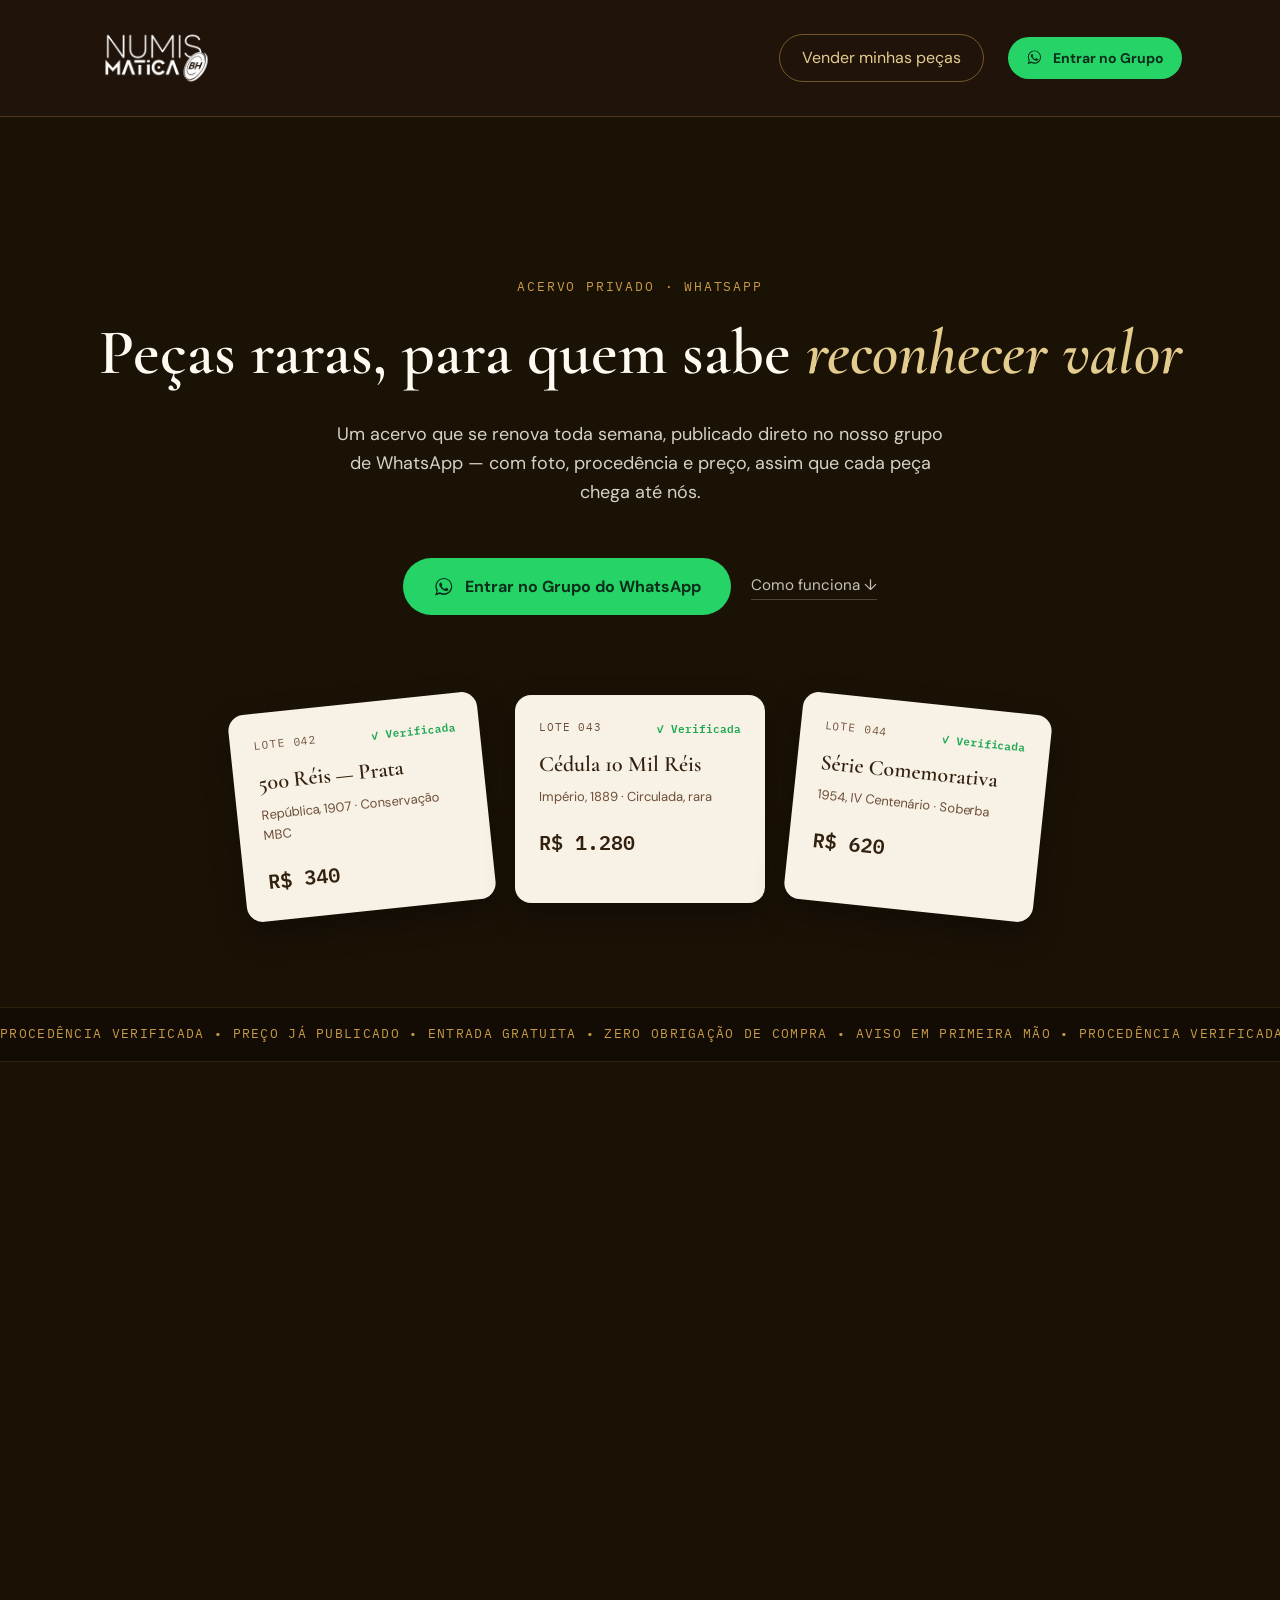
==== commit d0a743f5: "fix: enhance responsive design for header and footer elements" ====
--- a/grupo/index.html
+++ b/grupo/index.html
@@ -16,6 +16,64 @@
 <link rel="stylesheet" href="css/base.css">
 <link rel="stylesheet" href="css/components.css">
 <link rel="stylesheet" href="css/layout.css">
+
+<style>
+/* Ajustes responsivos — telas até 425px */
+@media (max-width: 425px) {
+  html, body {
+    max-width: 100vw;
+    overflow-x: hidden !important;
+  }
+  * {
+    max-width: 100%;
+    box-sizing: border-box;
+  }
+  .container {
+    width: 100% !important;
+    padding-left: 16px !important;
+    padding-right: 16px !important;
+  }
+
+  /* Cabeçalho */
+  .site-header {
+    padding: 14px 0 !important;
+  }
+  .site-header .container {
+    flex-wrap: wrap;
+  }
+  .site-logo img {
+    height: 72px !important;
+  }
+  .header-actions {
+    display: flex !important;
+    flex-direction: column !important;
+    align-items: stretch !important;
+    width: 100%;
+    gap: 8px !important;
+    margin-top: 10px;
+  }
+  .header-actions .btn-ghost {
+    order: 1;
+    width: 100%;
+    text-align: center;
+    justify-content: center;
+    padding: 10px 16px !important;
+    font-size: 14px;
+  }
+  .header-actions .btn-whatsapp--compact {
+    order: 2;
+    width: 100%;
+    justify-content: center;
+    padding: 10px 16px !important;
+    font-size: 14px;
+  }
+
+  /* Rodapé (logo grande também pode causar overflow) */
+  .footer-brand img {
+    height: 100px !important;
+  }
+}
+</style>
 </head>
 <body>
 
@@ -48,7 +106,8 @@
   </symbol>
 </svg>
 
-<header class="site-header" id="siteHeader" style="background-color: #3B2A18; border-bottom: 1px solid rgba(199,154,70,.35); padding: 20px 0;">  <div class="container">
+<header class="site-header" id="siteHeader" style="background-color: #20140A; border-bottom: 1px solid rgba(199,154,70,.25); padding: 20px 0;">
+  <div class="container">
     <a href="#topo" class="site-logo" aria-label="Numismática BH — grupo de colecionadores">
       <img src="../assets/logo-numismatica-bh-branca.png" alt="Logo Numismática BH" style="height: 116px; width: auto;">
     </a>
@@ -256,148 +315,4 @@
     <div class="container">
       <div class="membership-card">
         <span class="membership-notch membership-notch--left" aria-hidden="true"></span>
-        <span class="membership-notch membership-notch--right" aria-hidden="true"></span>
-
-        <div class="membership-header">
-          <span class="membership-brand">Numismática BH</span>
-          <span class="membership-tag">Acesso ao acervo</span>
-        </div>
-
-        <h2 class="membership-title">O que você recebe ao entrar no grupo</h2>
-
-        <ul class="membership-list">
-          <li>
-            <svg width="18" height="18" viewBox="0 0 24 24" aria-hidden="true"><use href="#icon-check"/></svg>
-            <span>Peças verificadas por especialistas antes de ir para o grupo</span>
-          </li>
-          <li>
-            <svg width="18" height="18" viewBox="0 0 24 24" aria-hidden="true"><use href="#icon-check"/></svg>
-            <span>Fotos, ano, estado de conservação e preço já publicados</span>
-          </li>
-          <li>
-            <svg width="18" height="18" viewBox="0 0 24 24" aria-hidden="true"><use href="#icon-check"/></svg>
-            <span>Aviso em primeira mão, assim que uma peça nova chega</span>
-          </li>
-          <li>
-            <svg width="18" height="18" viewBox="0 0 24 24" aria-hidden="true"><use href="#icon-check"/></svg>
-            <span>Negociação direta pelo WhatsApp, sem intermediário</span>
-          </li>
-          <li>
-            <svg width="18" height="18" viewBox="0 0 24 24" aria-hidden="true"><use href="#icon-check"/></svg>
-            <span>Zero obrigação de comprar — você acompanha no seu ritmo</span>
-          </li>
-        </ul>
-
-        <a href="#" class="btn btn-whatsapp js-whatsapp-cta" data-cta="passe-de-membro">
-          <svg viewBox="0 0 32 32" aria-hidden="true"><use href="#icon-whatsapp"/></svg>
-          Entrar no Grupo — Grátis
-        </a>
-      </div>
-    </div>
-  </section>
-
-  <!-- FAQ -->
-  <section class="bg-vault-alt" id="faq" data-reveal>
-    <div class="container">
-      <span class="eyebrow eyebrow--center">Perguntas frequentes</span>
-      <h2 class="section-title section-title--center">Ainda com dúvidas?</h2>
-      <div class="faq-list">
-        <div class="faq-item is-open">
-          <button type="button" class="faq-question" aria-expanded="true" aria-controls="faq-panel-1" id="faq-button-1">
-            <span>Custa alguma coisa para entrar no grupo?</span>
-            <span class="faq-icon" aria-hidden="true">＋</span>
-          </button>
-          <div class="faq-panel" id="faq-panel-1" role="region" aria-labelledby="faq-button-1">
-            <div class="faq-panel-inner"><p class="faq-answer">Não. A entrada no grupo é gratuita. Você só paga se decidir comprar alguma peça publicada.</p></div>
-          </div>
-        </div>
-        <div class="faq-item">
-          <button type="button" class="faq-question" aria-expanded="false" aria-controls="faq-panel-2" id="faq-button-2">
-            <span>Como funciona o pagamento e o envio?</span>
-            <span class="faq-icon" aria-hidden="true">＋</span>
-          </button>
-          <div class="faq-panel" id="faq-panel-2" role="region" aria-labelledby="faq-button-2">
-            <div class="faq-panel-inner"><p class="faq-answer">Depois de reservar uma peça, combinamos forma de pagamento e envio diretamente pelo WhatsApp.</p></div>
-          </div>
-        </div>
-        <div class="faq-item">
-          <button type="button" class="faq-question" aria-expanded="false" aria-controls="faq-panel-3" id="faq-button-3">
-            <span>As peças têm garantia de autenticidade?</span>
-            <span class="faq-icon" aria-hidden="true">＋</span>
-          </button>
-          <div class="faq-panel" id="faq-panel-3" role="region" aria-labelledby="faq-button-3">
-            <div class="faq-panel-inner"><p class="faq-answer">Sim. Toda peça publicada no grupo passa antes pela avaliação dos nossos especialistas.</p></div>
-          </div>
-        </div>
-        <div class="faq-item">
-          <button type="button" class="faq-question" aria-expanded="false" aria-controls="faq-panel-4" id="faq-button-4">
-            <span>Com que frequência surgem peças novas?</span>
-            <span class="faq-icon" aria-hidden="true">＋</span>
-          </button>
-          <div class="faq-panel" id="faq-panel-4" role="region" aria-labelledby="faq-button-4">
-            <div class="faq-panel-inner"><p class="faq-answer">O acervo se renova constantemente, já que recebemos peças novas toda semana através das avaliações que fazemos.</p></div>
-          </div>
-        </div>
-        <div class="faq-item">
-          <button type="button" class="faq-question" aria-expanded="false" aria-controls="faq-panel-5" id="faq-button-5">
-            <span>Posso sair do grupo quando quiser?</span>
-            <span class="faq-icon" aria-hidden="true">＋</span>
-          </button>
-          <div class="faq-panel" id="faq-panel-5" role="region" aria-labelledby="faq-button-5">
-            <div class="faq-panel-inner"><p class="faq-answer">Claro. Não há qualquer fidelidade ou compromisso — você entra e sai quando quiser.</p></div>
-          </div>
-        </div>
-      </div>
-    </div>
-  </section>
-
-  <!-- CTA FINAL -->
-  <section class="cta-final" id="cta-final" data-reveal>
-    <div class="container">
-      <span class="eyebrow eyebrow--center">Não perca a próxima peça</span>
-      <h2 class="cta-final-title">Sua próxima peça pode estar a uma <em>mensagem de distância</em></h2>
-      <p class="cta-final-body">Entre no grupo, acompanhe no seu ritmo e garanta em primeira mão as peças que combinam com a sua coleção.</p>
-      <a href="#" class="btn btn-whatsapp js-whatsapp-cta" data-cta="final">
-        <svg viewBox="0 0 32 32" aria-hidden="true"><use href="#icon-whatsapp"/></svg>
-        Entrar no Grupo do WhatsApp
-      </a>
-    </div>
-  </section>
-
-</main>
-
-<footer class="site-footer">
-  <div class="container">
-    <div class="footer-top">
-      <div class="footer-brand">
-        <img src="../assets/logo-numismatica-bh-branca.png" alt="Logo Numismática BH" style="height: 160px; width: auto;">
-        <p>Peças de numismática com procedência verificada, para colecionadores de Belo Horizonte e região.</p>
-      </div>
-      <div class="footer-links">
-        <a href="mailto:contato@numismaticabh.com.br" class="footer-link">
-          <svg viewBox="0 0 24 24" aria-hidden="true"><use href="#icon-email"/></svg>
-          <span>contato@numismaticabh.com.br</span>
-        </a>
-        <a href="https://instagram.com/numismaticabh" target="_blank" rel="noopener" class="footer-link" aria-label="Instagram @numismaticabh">
-          <svg viewBox="0 0 24 24" aria-hidden="true"><use href="#icon-instagram"/></svg>
-          <span>@numismaticabh</span>
-        </a>
-        <a href="../" class="footer-link">
-          <span>Também compramos suas peças</span>
-        </a>
-      </div>
-    </div>
-    <div class="footer-bottom">
-      <p>Numismática BH — CNPJ 67.193.955/0001-83 · Belo Horizonte, MG</p>
-      <p>© 2026 Numismática BH. Todos os direitos reservados.</p>
-    </div>
-  </div>
-</footer>
-
-<a href="#" class="whatsapp-float js-whatsapp-cta" data-cta="flutuante" aria-label="Entrar no grupo pelo WhatsApp">
-  <svg viewBox="0 0 32 32" width="28" height="28" aria-hidden="true"><use href="#icon-whatsapp"/></svg>
-</a>
-
-<script src="js/main.js"></script>
-</body>
-</html>+        <span class="membership-notch membership-notch--right"
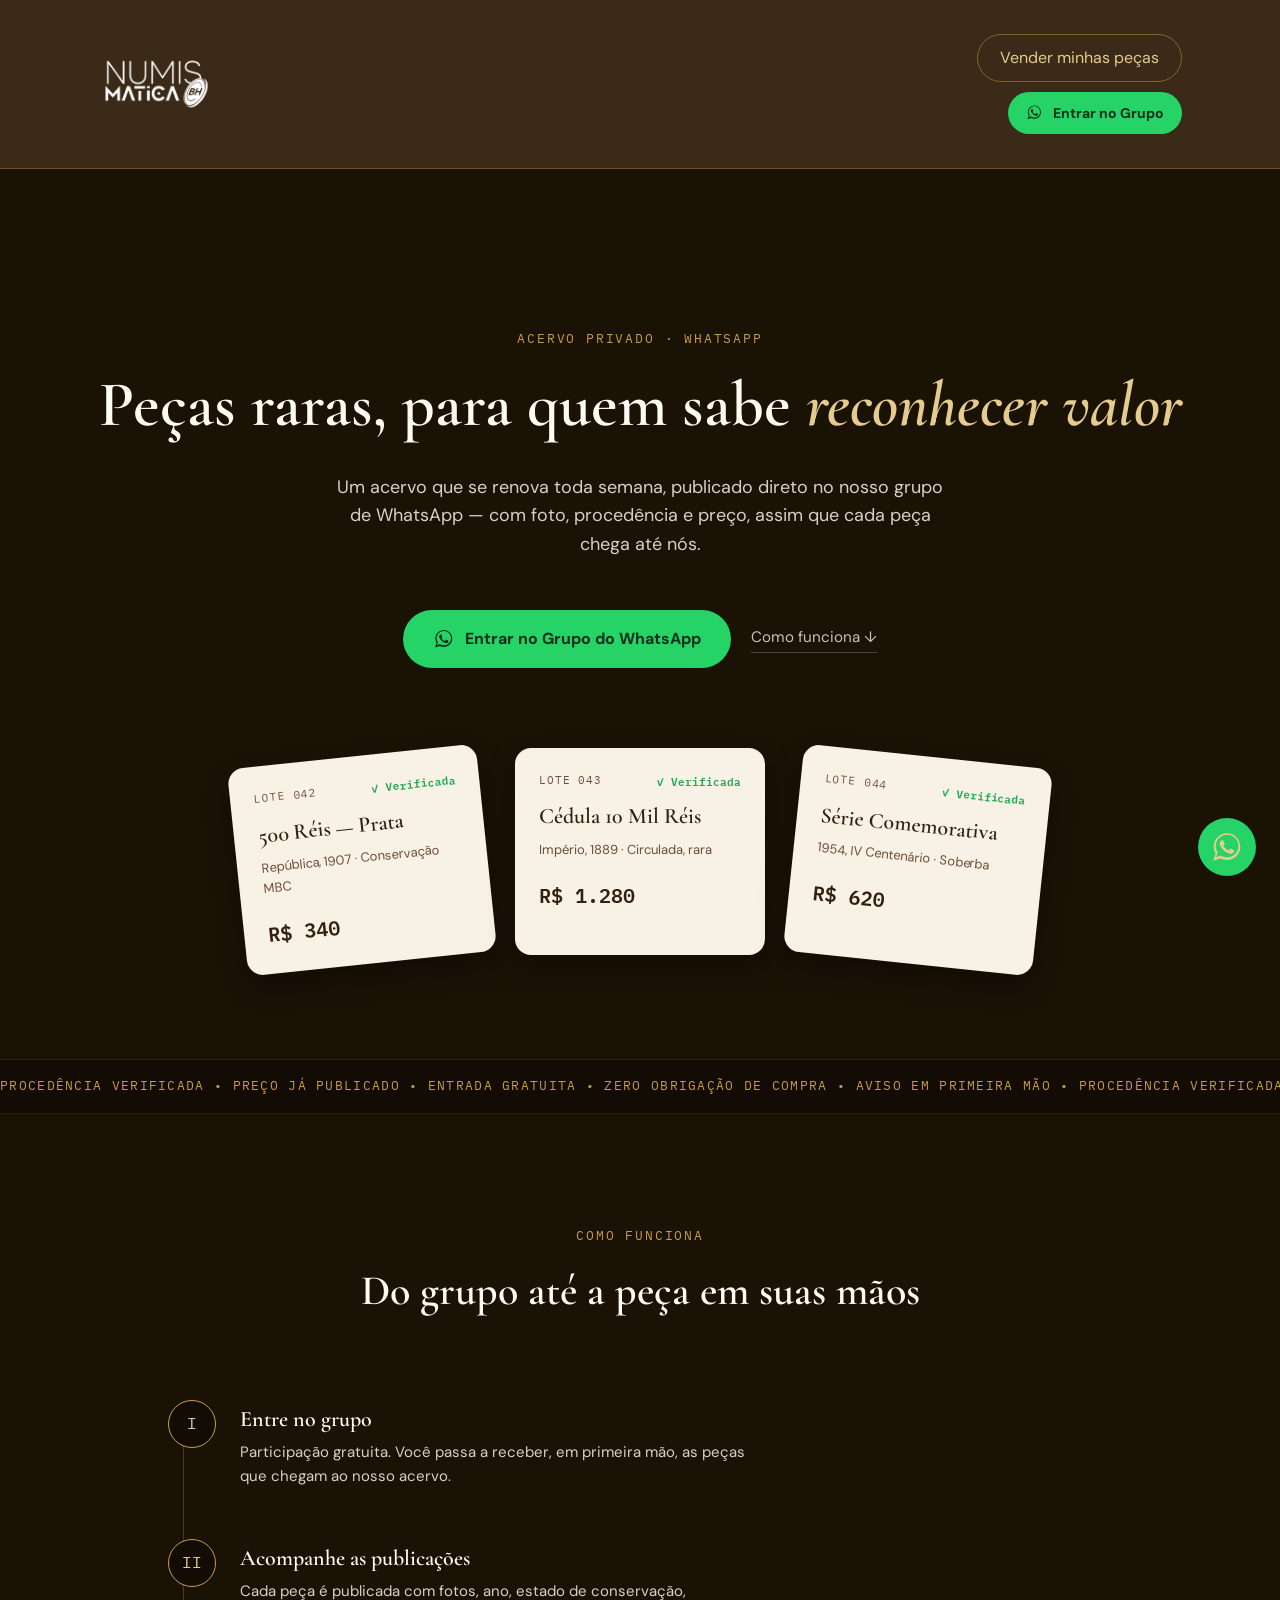
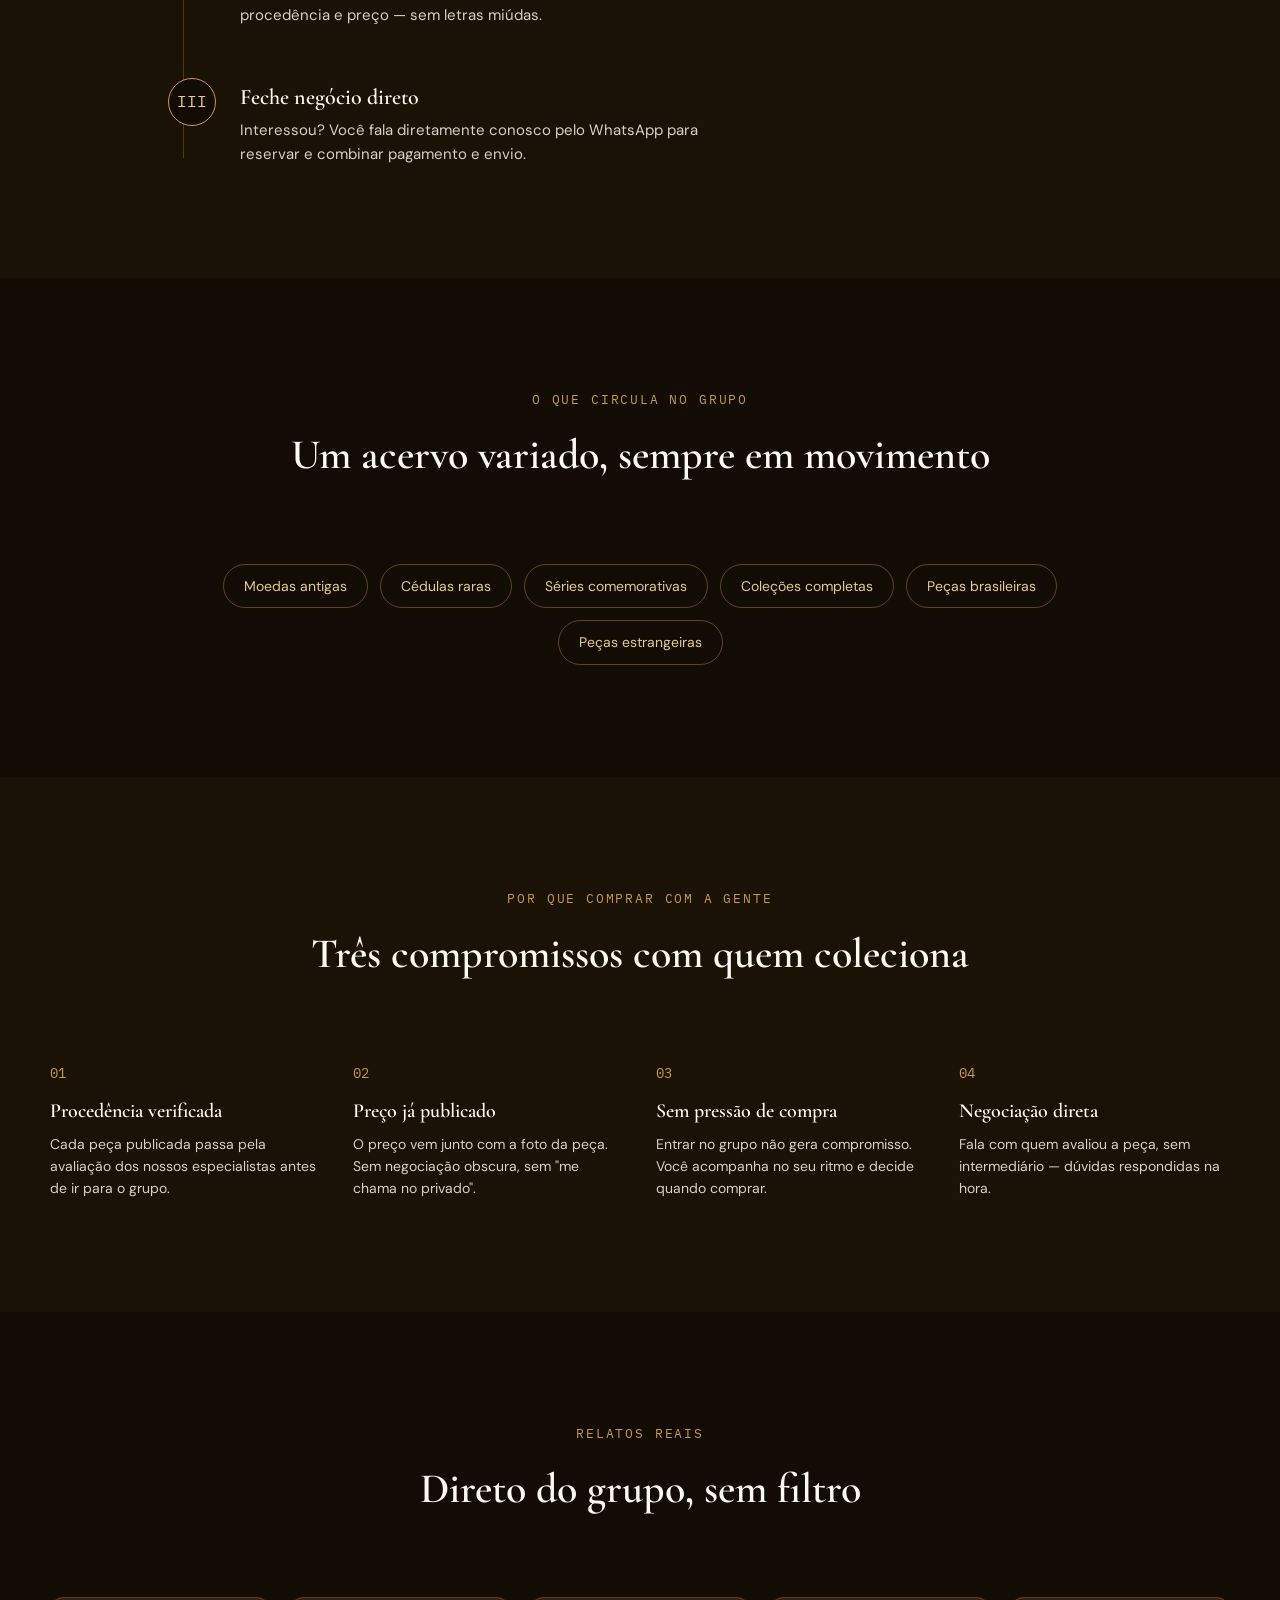
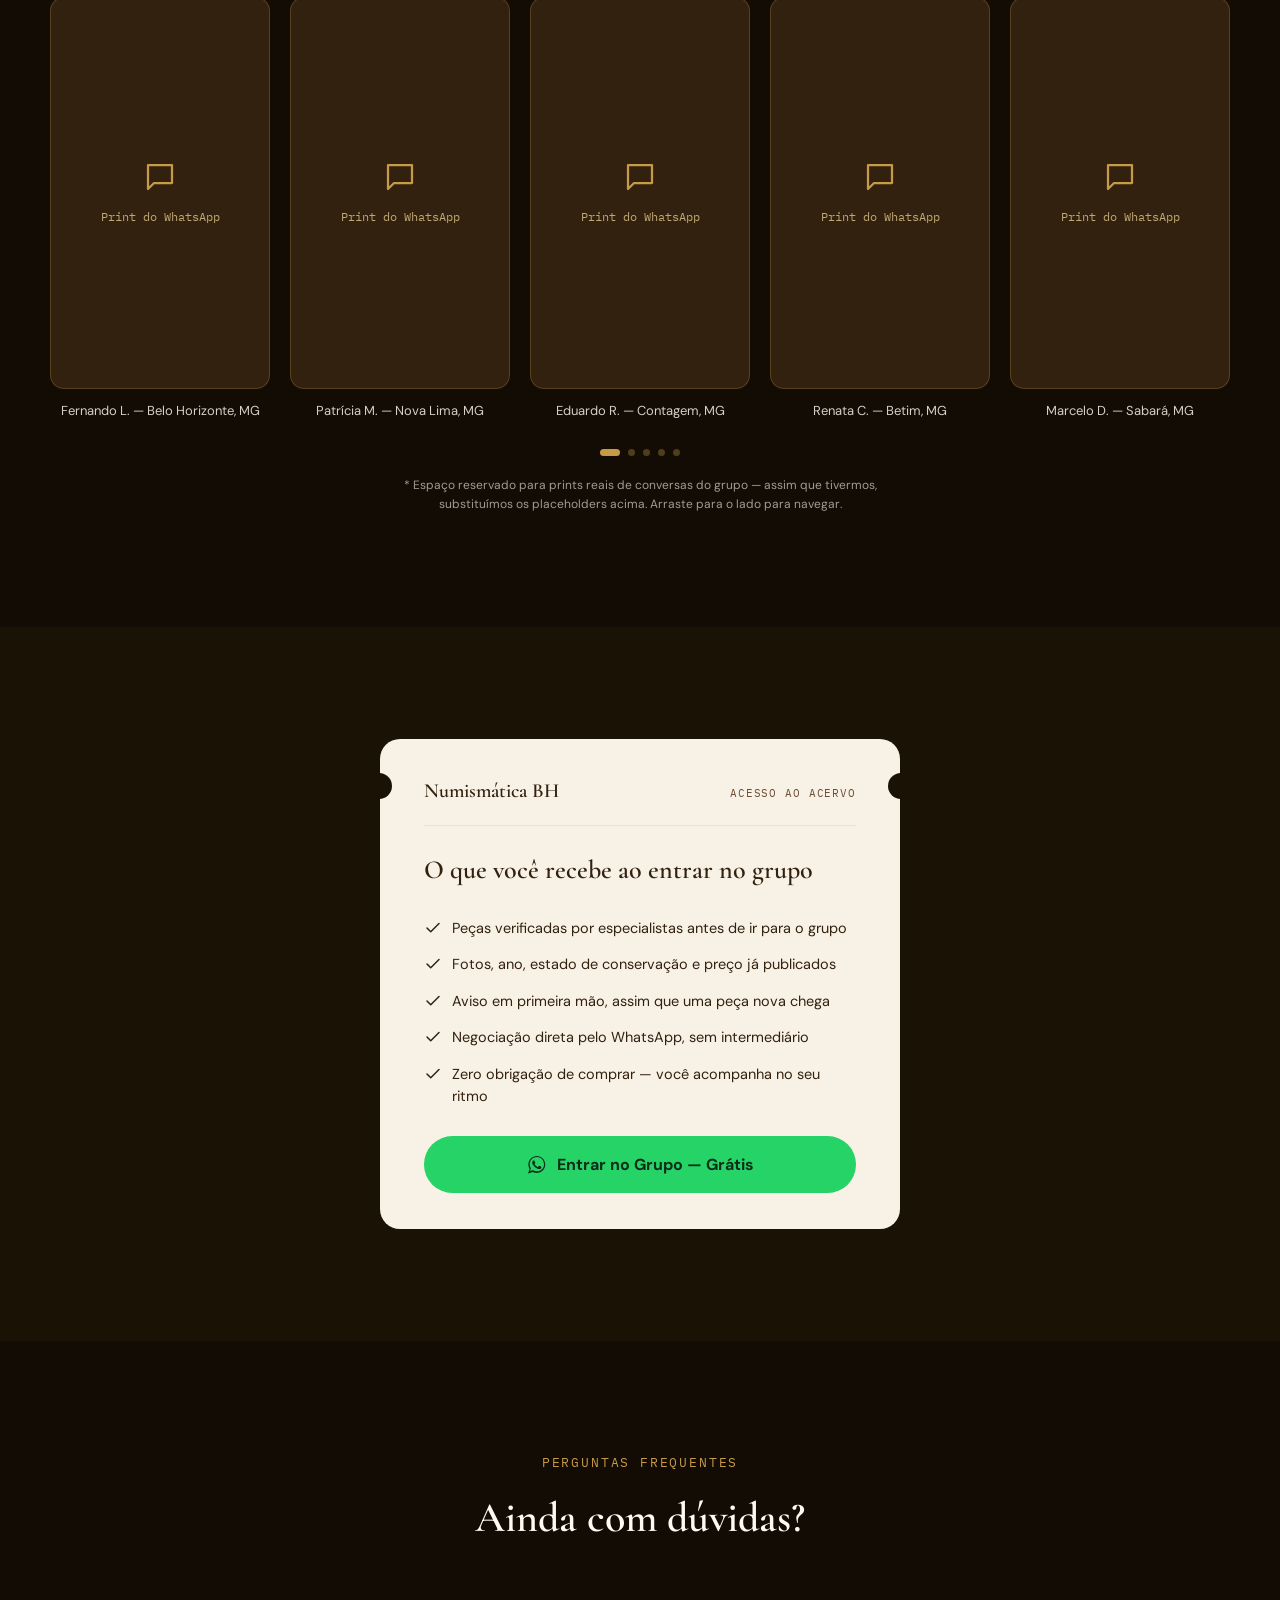
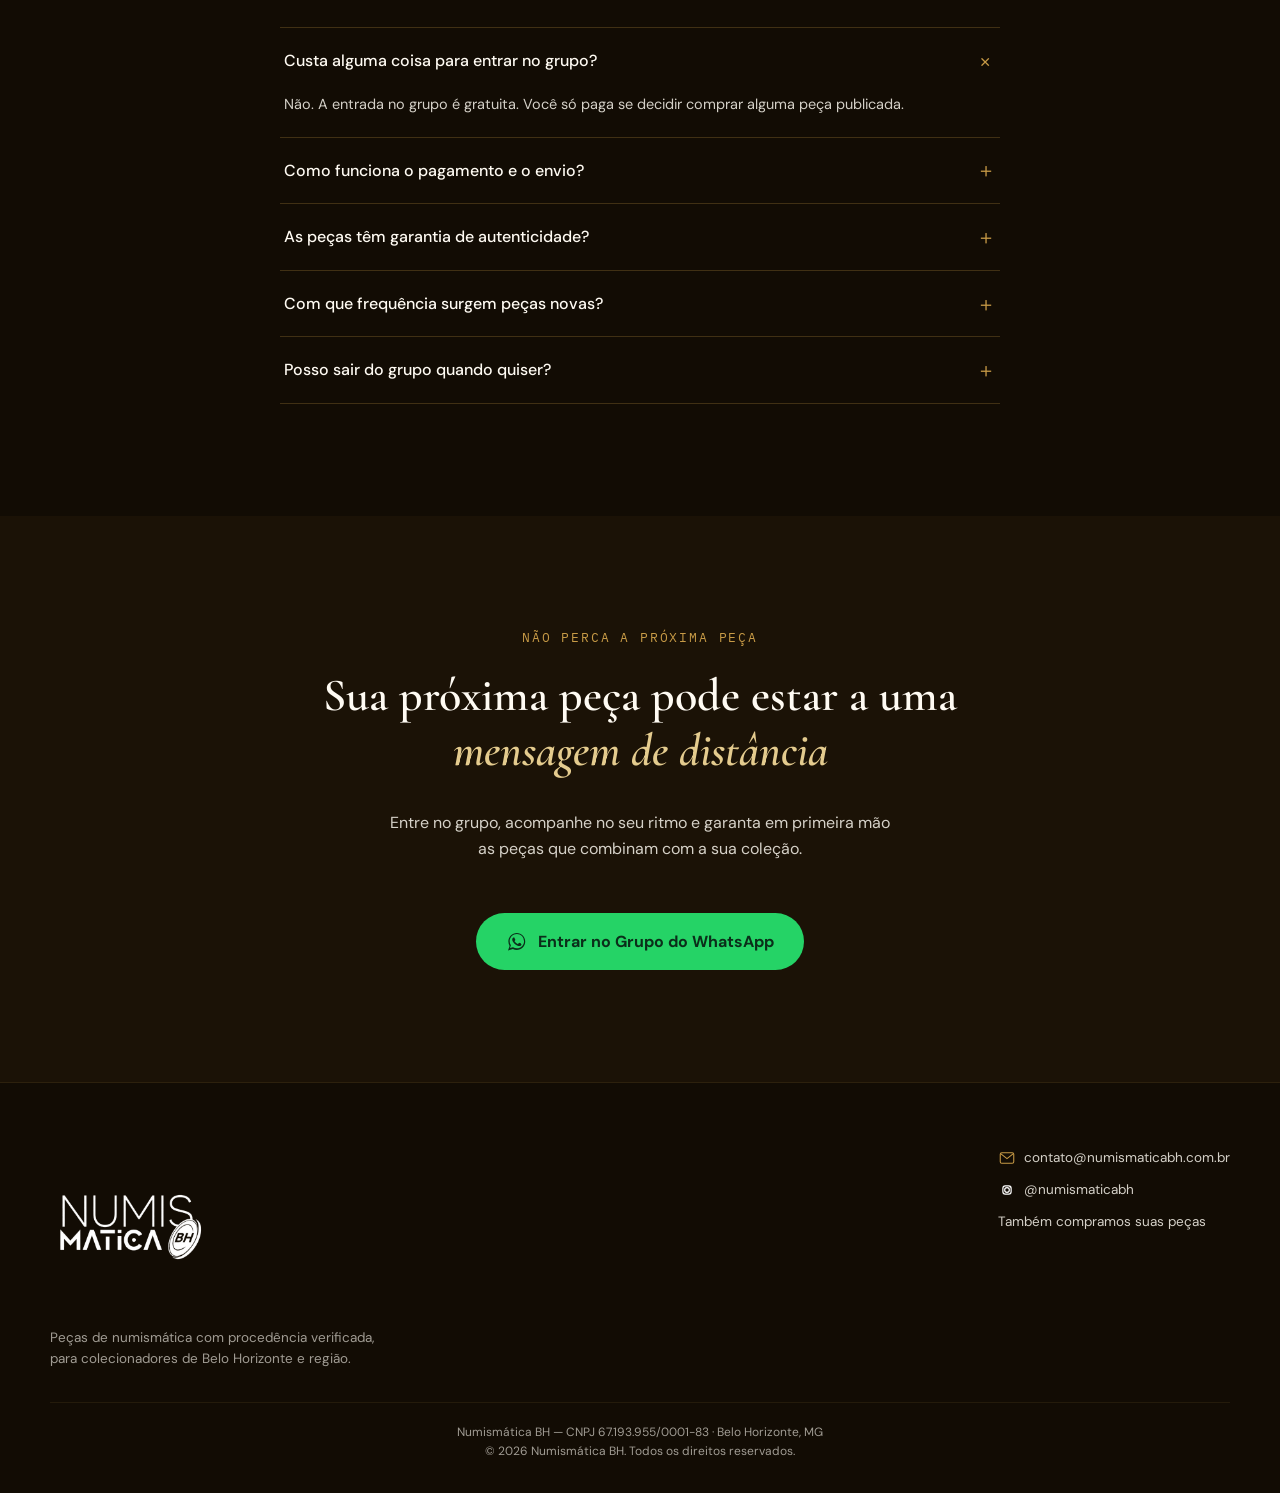
==== commit 54535486: "fix: update header and footer layout, enhance membership section, and add FAQ" ====
--- a/grupo/index.html
+++ b/grupo/index.html
@@ -42,30 +42,16 @@
     flex-wrap: wrap;
   }
   .site-logo img {
-    height: 72px !important;
+    height: 64px !important;
   }
   .header-actions {
-    display: flex !important;
-    flex-direction: column !important;
-    align-items: stretch !important;
-    width: 100%;
     gap: 8px !important;
     margin-top: 10px;
   }
-  .header-actions .btn-ghost {
-    order: 1;
-    width: 100%;
-    text-align: center;
-    justify-content: center;
-    padding: 10px 16px !important;
-    font-size: 14px;
-  }
+  .header-actions .btn-ghost,
   .header-actions .btn-whatsapp--compact {
-    order: 2;
-    width: 100%;
-    justify-content: center;
-    padding: 10px 16px !important;
-    font-size: 14px;
+    padding: 8px 16px !important;
+    font-size: 13px;
   }
 
   /* Rodapé (logo grande também pode causar overflow) */
@@ -106,12 +92,12 @@
   </symbol>
 </svg>
 
-<header class="site-header" id="siteHeader" style="background-color: #20140A; border-bottom: 1px solid rgba(199,154,70,.25); padding: 20px 0;">
+<header class="site-header" id="siteHeader" style="background-color: #3B2A18; border-bottom: 1px solid rgba(199,154,70,.35); padding: 20px 0;">
   <div class="container">
     <a href="#topo" class="site-logo" aria-label="Numismática BH — grupo de colecionadores">
       <img src="../assets/logo-numismatica-bh-branca.png" alt="Logo Numismática BH" style="height: 116px; width: auto;">
     </a>
-    <div class="header-actions">
+    <div class="header-actions" style="display: flex; flex-direction: column; align-items: flex-end; gap: 10px;">
       <a href="../" class="btn-ghost" style="border: 1px solid rgba(199,154,70,.5); border-radius: 999px; padding: 10px 22px;">Vender minhas peças</a>
       <a href="#" class="btn btn-whatsapp btn-whatsapp--compact js-whatsapp-cta" data-cta="header">
         <svg viewBox="0 0 32 32" aria-hidden="true"><use href="#icon-whatsapp"/></svg>
@@ -315,4 +301,148 @@
     <div class="container">
       <div class="membership-card">
         <span class="membership-notch membership-notch--left" aria-hidden="true"></span>
-        <span class="membership-notch membership-notch--right"+        <span class="membership-notch membership-notch--right" aria-hidden="true"></span>
+
+        <div class="membership-header">
+          <span class="membership-brand">Numismática BH</span>
+          <span class="membership-tag">Acesso ao acervo</span>
+        </div>
+
+        <h2 class="membership-title">O que você recebe ao entrar no grupo</h2>
+
+        <ul class="membership-list">
+          <li>
+            <svg width="18" height="18" viewBox="0 0 24 24" aria-hidden="true"><use href="#icon-check"/></svg>
+            <span>Peças verificadas por especialistas antes de ir para o grupo</span>
+          </li>
+          <li>
+            <svg width="18" height="18" viewBox="0 0 24 24" aria-hidden="true"><use href="#icon-check"/></svg>
+            <span>Fotos, ano, estado de conservação e preço já publicados</span>
+          </li>
+          <li>
+            <svg width="18" height="18" viewBox="0 0 24 24" aria-hidden="true"><use href="#icon-check"/></svg>
+            <span>Aviso em primeira mão, assim que uma peça nova chega</span>
+          </li>
+          <li>
+            <svg width="18" height="18" viewBox="0 0 24 24" aria-hidden="true"><use href="#icon-check"/></svg>
+            <span>Negociação direta pelo WhatsApp, sem intermediário</span>
+          </li>
+          <li>
+            <svg width="18" height="18" viewBox="0 0 24 24" aria-hidden="true"><use href="#icon-check"/></svg>
+            <span>Zero obrigação de comprar — você acompanha no seu ritmo</span>
+          </li>
+        </ul>
+
+        <a href="#" class="btn btn-whatsapp js-whatsapp-cta" data-cta="passe-de-membro">
+          <svg viewBox="0 0 32 32" aria-hidden="true"><use href="#icon-whatsapp"/></svg>
+          Entrar no Grupo — Grátis
+        </a>
+      </div>
+    </div>
+  </section>
+
+  <!-- FAQ -->
+  <section class="bg-vault-alt" id="faq" data-reveal>
+    <div class="container">
+      <span class="eyebrow eyebrow--center">Perguntas frequentes</span>
+      <h2 class="section-title section-title--center">Ainda com dúvidas?</h2>
+      <div class="faq-list">
+        <div class="faq-item is-open">
+          <button type="button" class="faq-question" aria-expanded="true" aria-controls="faq-panel-1" id="faq-button-1">
+            <span>Custa alguma coisa para entrar no grupo?</span>
+            <span class="faq-icon" aria-hidden="true">＋</span>
+          </button>
+          <div class="faq-panel" id="faq-panel-1" role="region" aria-labelledby="faq-button-1">
+            <div class="faq-panel-inner"><p class="faq-answer">Não. A entrada no grupo é gratuita. Você só paga se decidir comprar alguma peça publicada.</p></div>
+          </div>
+        </div>
+        <div class="faq-item">
+          <button type="button" class="faq-question" aria-expanded="false" aria-controls="faq-panel-2" id="faq-button-2">
+            <span>Como funciona o pagamento e o envio?</span>
+            <span class="faq-icon" aria-hidden="true">＋</span>
+          </button>
+          <div class="faq-panel" id="faq-panel-2" role="region" aria-labelledby="faq-button-2">
+            <div class="faq-panel-inner"><p class="faq-answer">Depois de reservar uma peça, combinamos forma de pagamento e envio diretamente pelo WhatsApp.</p></div>
+          </div>
+        </div>
+        <div class="faq-item">
+          <button type="button" class="faq-question" aria-expanded="false" aria-controls="faq-panel-3" id="faq-button-3">
+            <span>As peças têm garantia de autenticidade?</span>
+            <span class="faq-icon" aria-hidden="true">＋</span>
+          </button>
+          <div class="faq-panel" id="faq-panel-3" role="region" aria-labelledby="faq-button-3">
+            <div class="faq-panel-inner"><p class="faq-answer">Sim. Toda peça publicada no grupo passa antes pela avaliação dos nossos especialistas.</p></div>
+          </div>
+        </div>
+        <div class="faq-item">
+          <button type="button" class="faq-question" aria-expanded="false" aria-controls="faq-panel-4" id="faq-button-4">
+            <span>Com que frequência surgem peças novas?</span>
+            <span class="faq-icon" aria-hidden="true">＋</span>
+          </button>
+          <div class="faq-panel" id="faq-panel-4" role="region" aria-labelledby="faq-button-4">
+            <div class="faq-panel-inner"><p class="faq-answer">O acervo se renova constantemente, já que recebemos peças novas toda semana através das avaliações que fazemos.</p></div>
+          </div>
+        </div>
+        <div class="faq-item">
+          <button type="button" class="faq-question" aria-expanded="false" aria-controls="faq-panel-5" id="faq-button-5">
+            <span>Posso sair do grupo quando quiser?</span>
+            <span class="faq-icon" aria-hidden="true">＋</span>
+          </button>
+          <div class="faq-panel" id="faq-panel-5" role="region" aria-labelledby="faq-button-5">
+            <div class="faq-panel-inner"><p class="faq-answer">Claro. Não há qualquer fidelidade ou compromisso — você entra e sai quando quiser.</p></div>
+          </div>
+        </div>
+      </div>
+    </div>
+  </section>
+
+  <!-- CTA FINAL -->
+  <section class="cta-final" id="cta-final" data-reveal>
+    <div class="container">
+      <span class="eyebrow eyebrow--center">Não perca a próxima peça</span>
+      <h2 class="cta-final-title">Sua próxima peça pode estar a uma <em>mensagem de distância</em></h2>
+      <p class="cta-final-body">Entre no grupo, acompanhe no seu ritmo e garanta em primeira mão as peças que combinam com a sua coleção.</p>
+      <a href="#" class="btn btn-whatsapp js-whatsapp-cta" data-cta="final">
+        <svg viewBox="0 0 32 32" aria-hidden="true"><use href="#icon-whatsapp"/></svg>
+        Entrar no Grupo do WhatsApp
+      </a>
+    </div>
+  </section>
+
+</main>
+
+<footer class="site-footer">
+  <div class="container">
+    <div class="footer-top">
+      <div class="footer-brand">
+        <img src="../assets/logo-numismatica-bh-branca.png" alt="Logo Numismática BH" style="height: 160px; width: auto;">
+        <p>Peças de numismática com procedência verificada, para colecionadores de Belo Horizonte e região.</p>
+      </div>
+      <div class="footer-links">
+        <a href="mailto:contato@numismaticabh.com.br" class="footer-link">
+          <svg viewBox="0 0 24 24" aria-hidden="true"><use href="#icon-email"/></svg>
+          <span>contato@numismaticabh.com.br</span>
+        </a>
+        <a href="https://instagram.com/numismaticabh" target="_blank" rel="noopener" class="footer-link" aria-label="Instagram @numismaticabh">
+          <svg viewBox="0 0 24 24" aria-hidden="true"><use href="#icon-instagram"/></svg>
+          <span>@numismaticabh</span>
+        </a>
+        <a href="../" class="footer-link">
+          <span>Também compramos suas peças</span>
+        </a>
+      </div>
+    </div>
+    <div class="footer-bottom">
+      <p>Numismática BH — CNPJ 67.193.955/0001-83 · Belo Horizonte, MG</p>
+      <p>© 2026 Numismática BH. Todos os direitos reservados.</p>
+    </div>
+  </div>
+</footer>
+
+<a href="#" class="whatsapp-float js-whatsapp-cta" data-cta="flutuante" aria-label="Entrar no grupo pelo WhatsApp">
+  <svg viewBox="0 0 32 32" width="28" height="28" aria-hidden="true"><use href="#icon-whatsapp"/></svg>
+</a>
+
+<script src="js/main.js"></script>
+</body>
+</html>
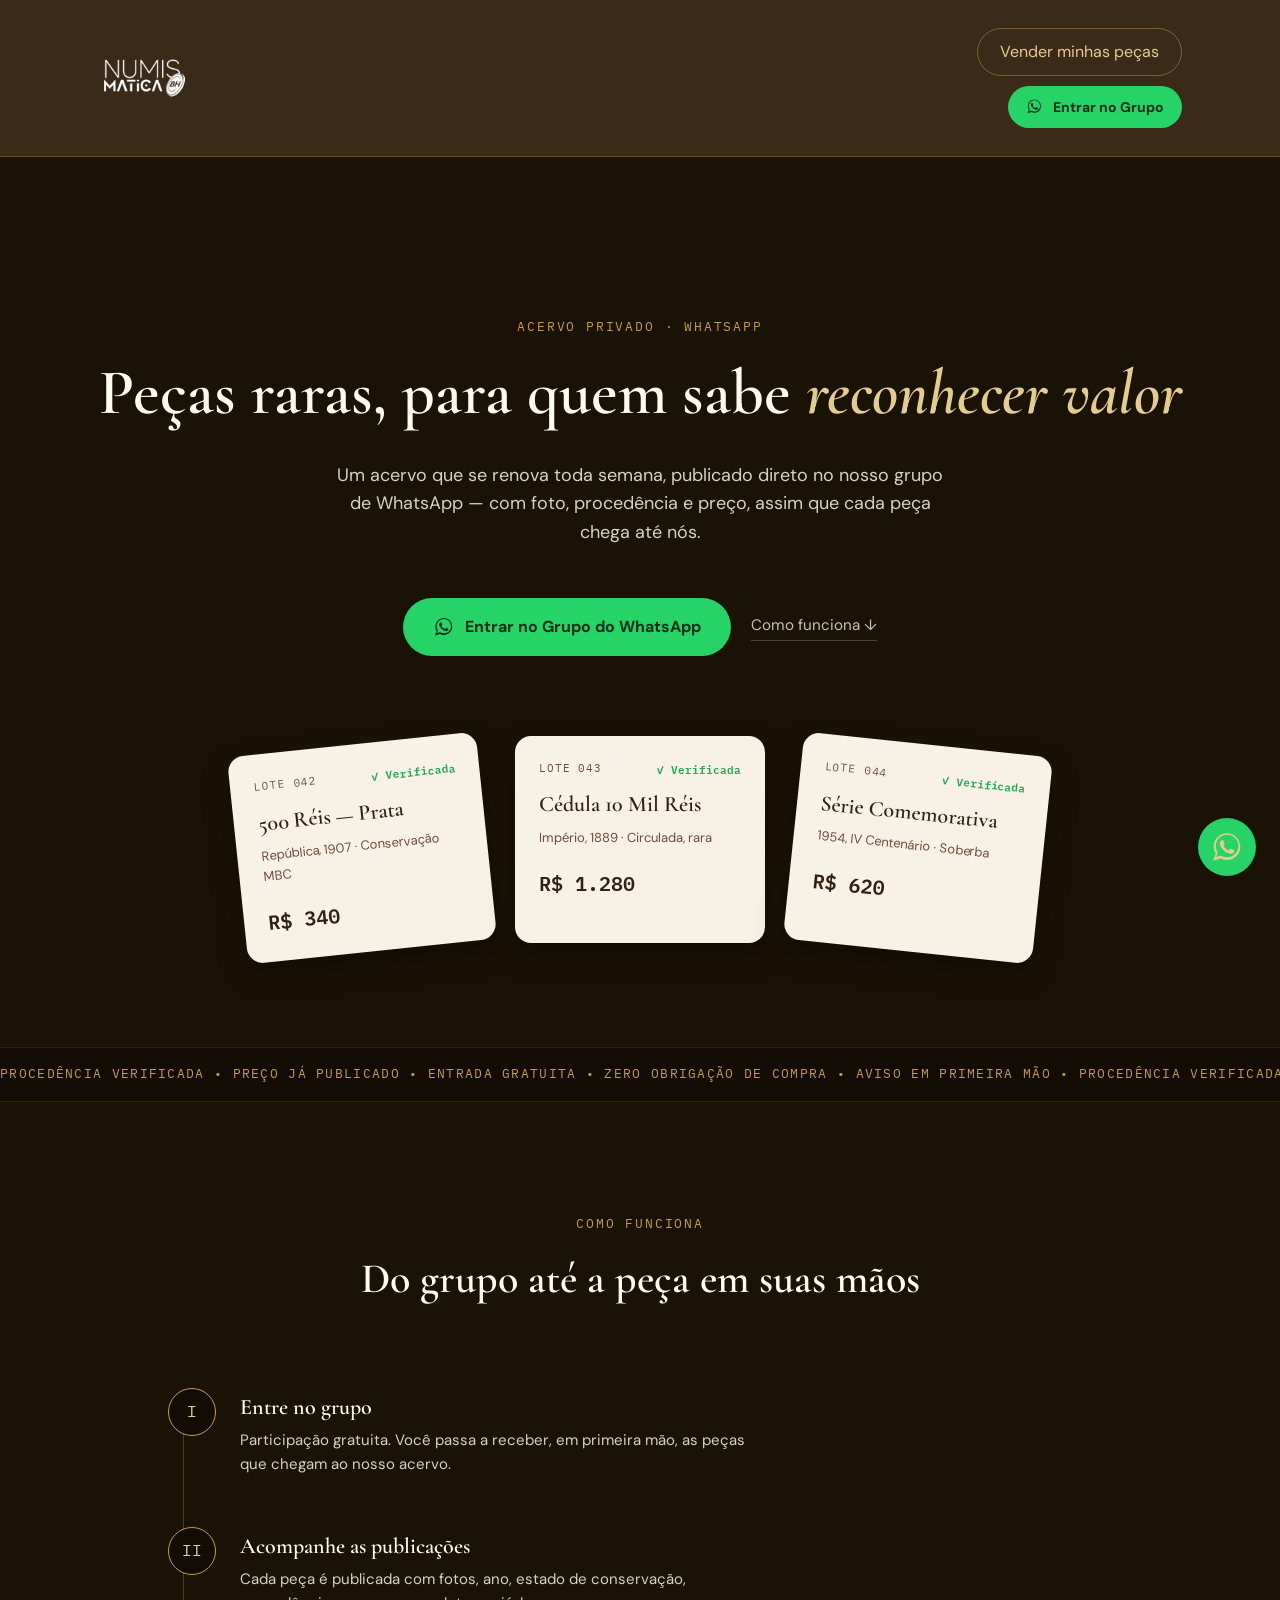
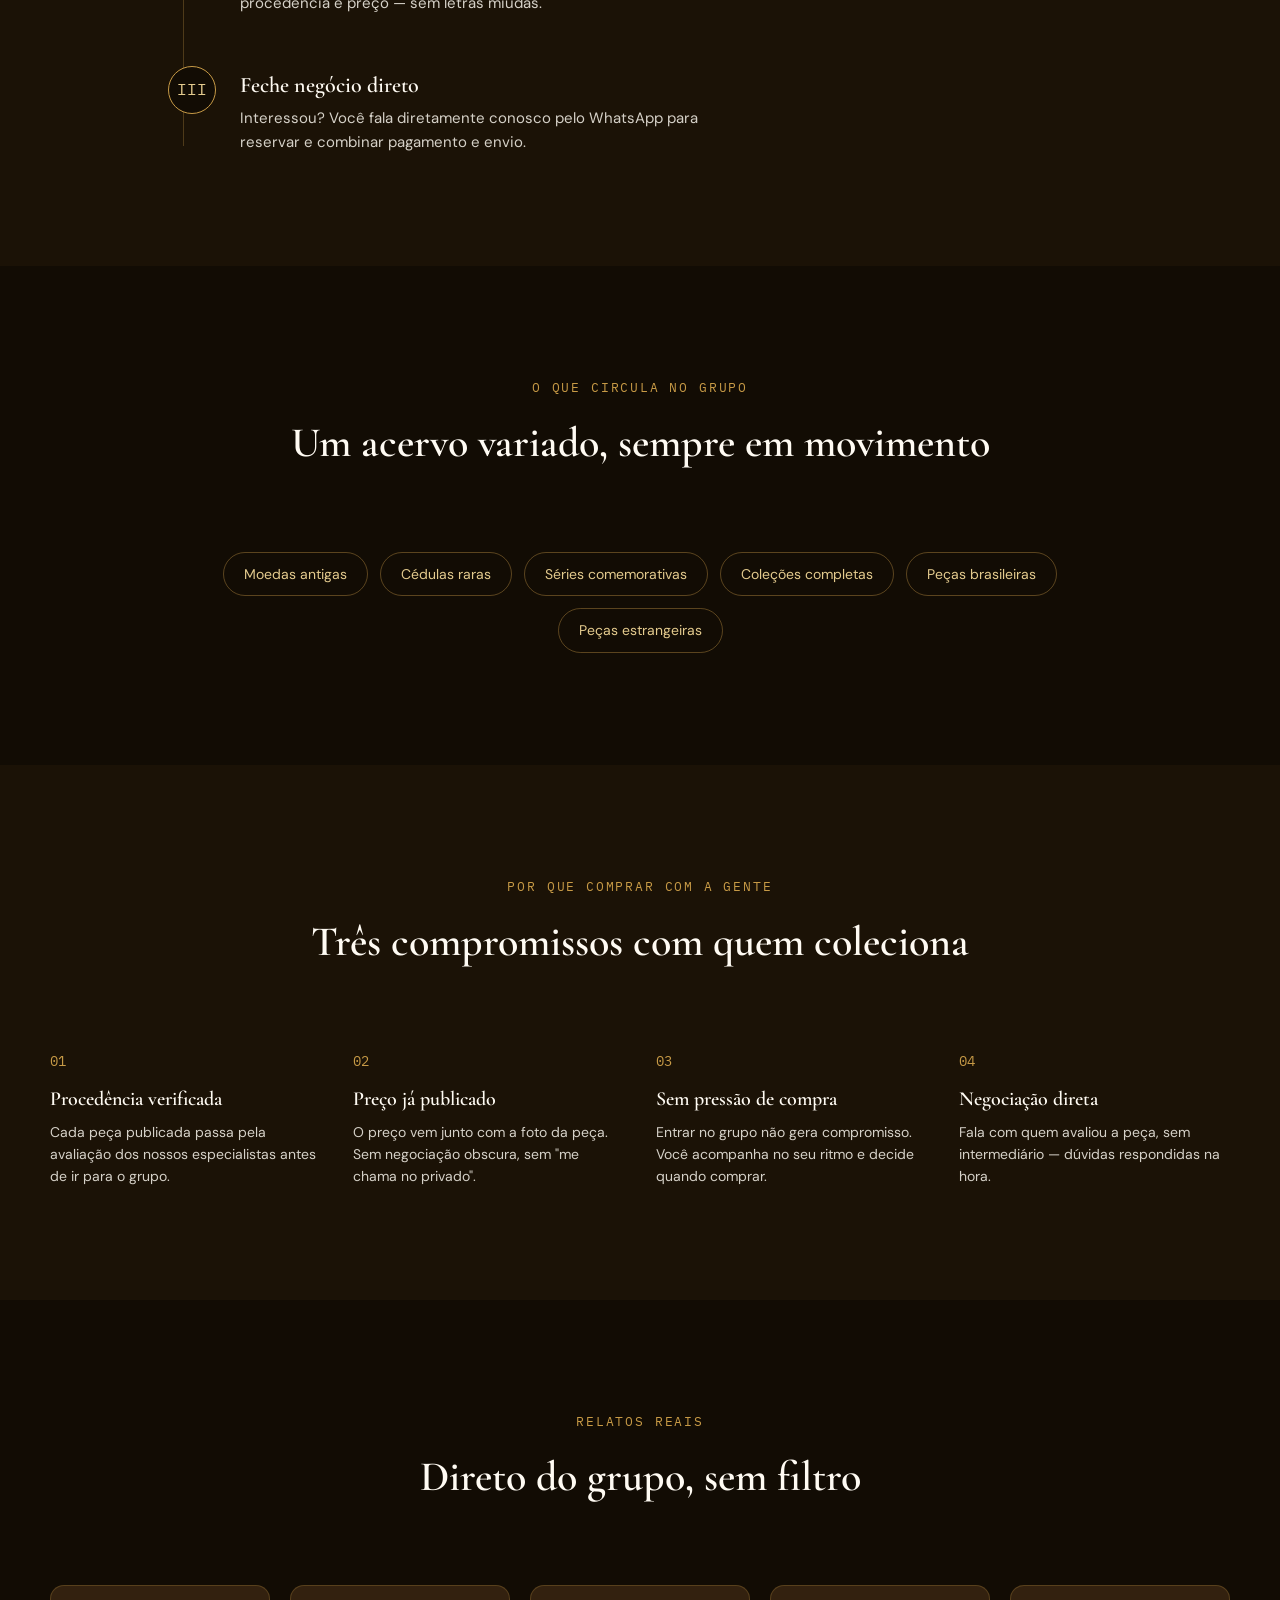
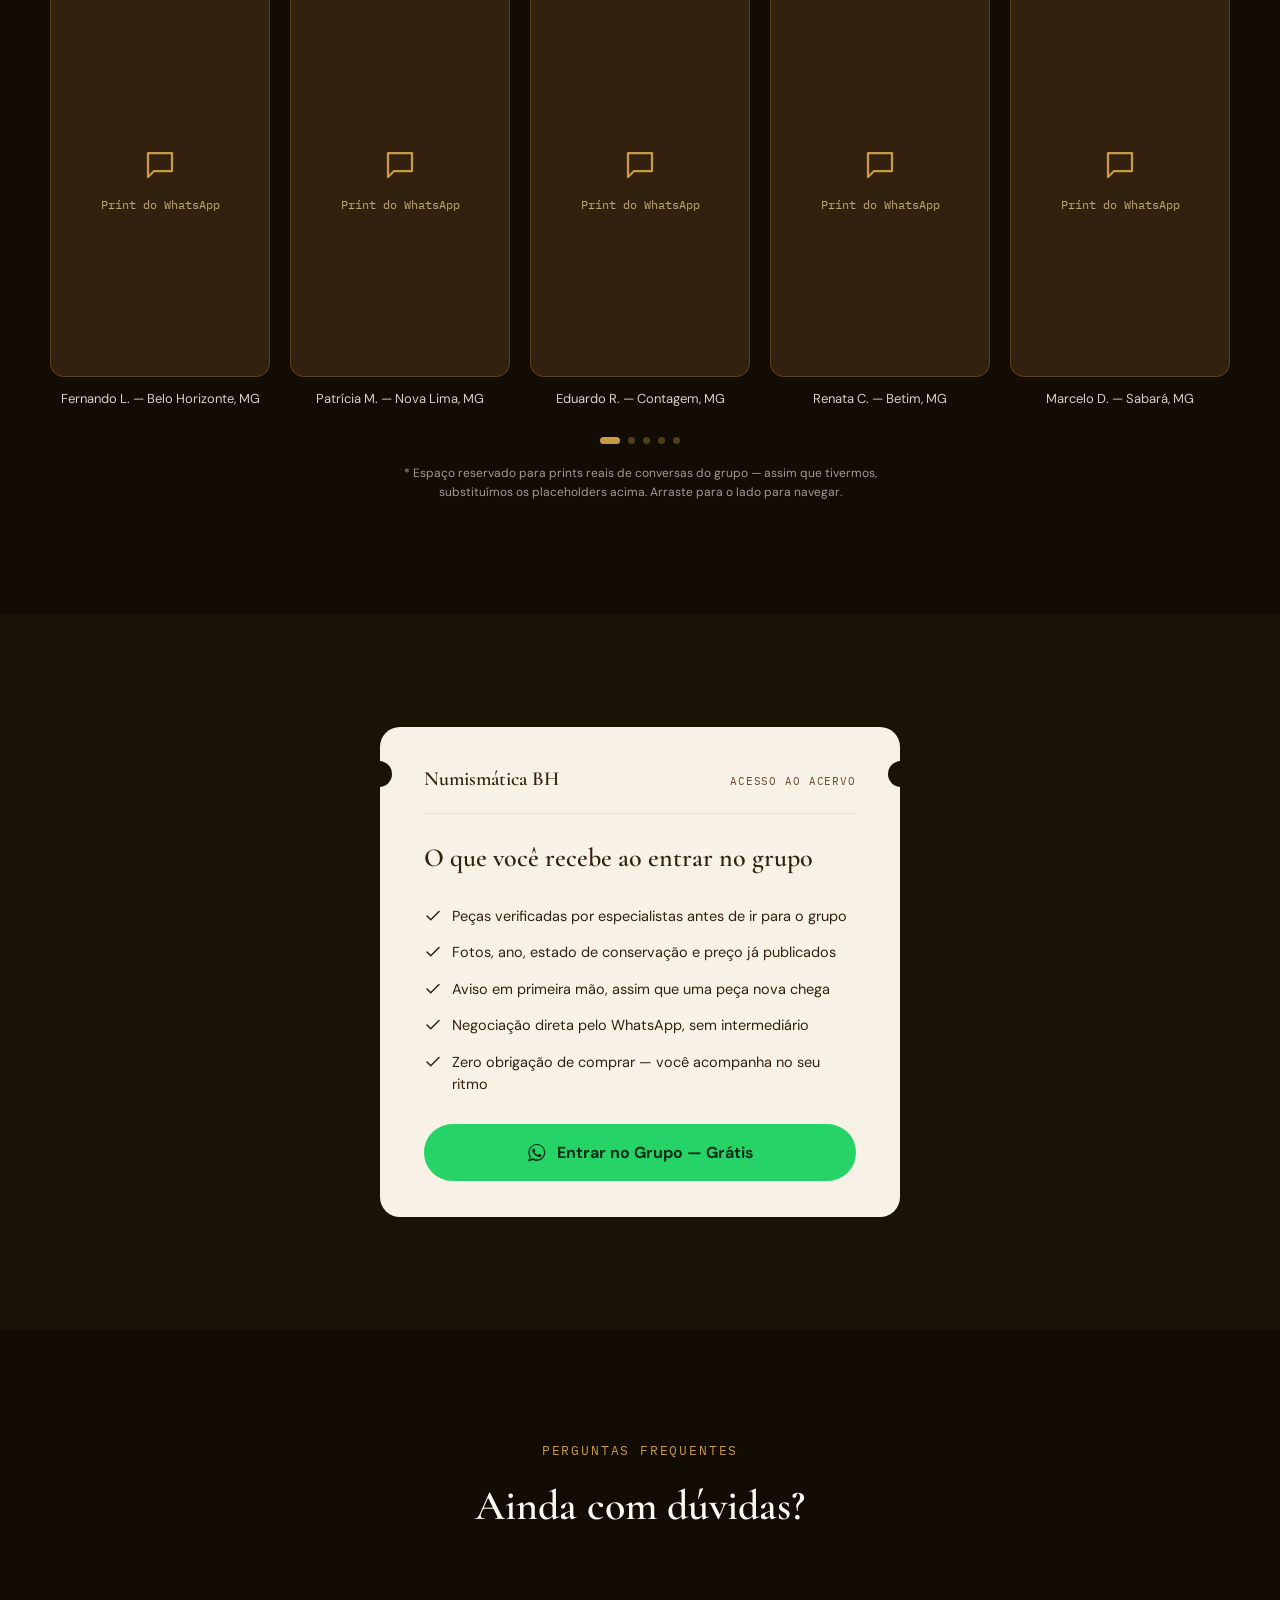
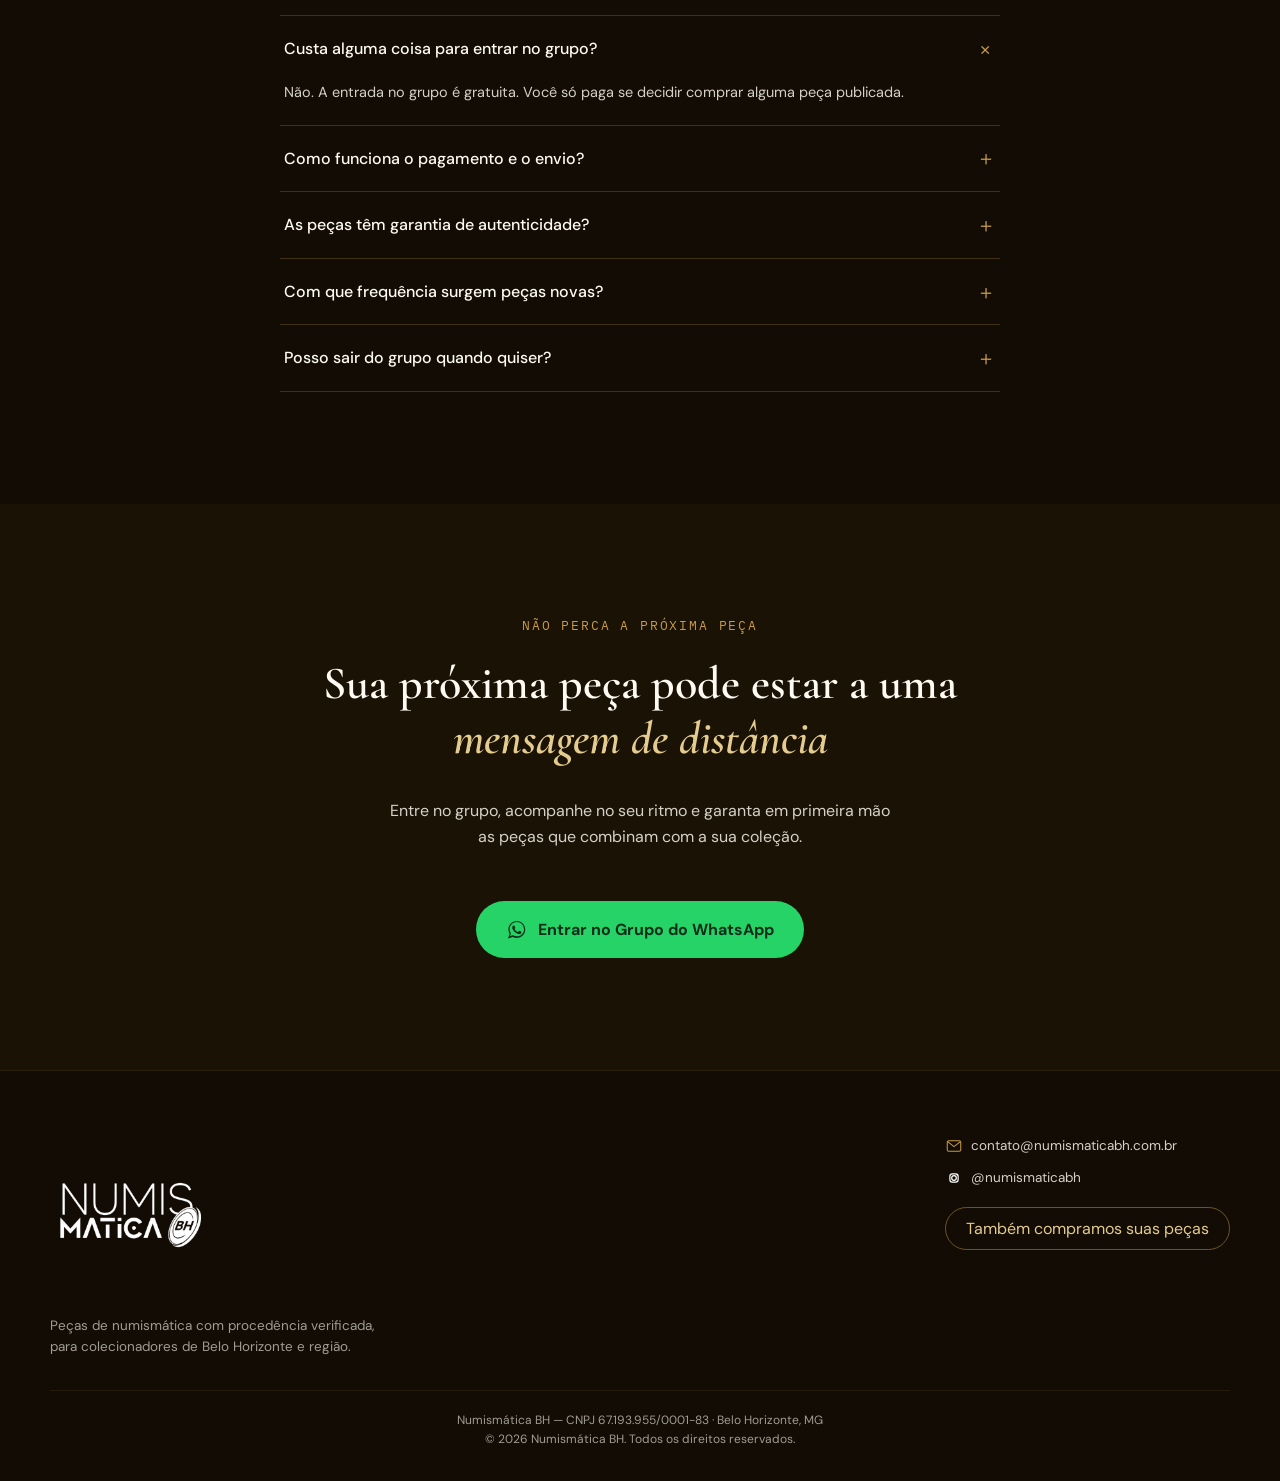
==== commit a55888c9: "fix: adjust header logo size and padding, update footer link style for consistency" ====
--- a/grupo/index.html
+++ b/grupo/index.html
@@ -42,7 +42,7 @@
     flex-wrap: wrap;
   }
   .site-logo img {
-    height: 64px !important;
+    height: 58px !important;
   }
   .header-actions {
     gap: 8px !important;
@@ -78,10 +78,10 @@
         <stop offset="90%" stop-color="#285AEB"/>
       </radialGradient>
     </defs>
-    <rect x="2" y="2" width="20" height="20" rx="6" fill="url(#ig-grad-grupo)"/>
-    <rect x="6.5" y="6.5" width="11" height="11" rx="3.2" fill="none" stroke="#fff" stroke-width="1.6"/>
-    <circle cx="12" cy="12" r="3.1" fill="none" stroke="#fff" stroke-width="1.6"/>
-    <circle cx="16.2" cy="7.8" r="1.05" fill="#fff"/>
+    <rect x="2" y="2" width="20" height="20" rx="6" style="fill:url(#ig-grad-grupo);"/>
+    <rect x="6.5" y="6.5" width="11" height="11" rx="3.2" style="fill:none;stroke:#fff;stroke-width:1.6;"/>
+    <circle cx="12" cy="12" r="3.1" style="fill:none;stroke:#fff;stroke-width:1.6;"/>
+    <circle cx="16.2" cy="7.8" r="1.05" style="fill:#fff;"/>
   </symbol>
   <symbol id="icon-check" viewBox="0 0 24 24">
     <path d="M4 12l5 5L20 6" stroke="#33210F" stroke-width="2" stroke-linecap="round" stroke-linejoin="round" fill="none"/>
@@ -92,10 +92,10 @@
   </symbol>
 </svg>
 
-<header class="site-header" id="siteHeader" style="background-color: #3B2A18; border-bottom: 1px solid rgba(199,154,70,.35); padding: 20px 0;">
+<header class="site-header" id="siteHeader" style="background-color: #3B2A18; border-bottom: 1px solid rgba(199,154,70,.35); padding: 14px 0;">
   <div class="container">
     <a href="#topo" class="site-logo" aria-label="Numismática BH — grupo de colecionadores">
-      <img src="../assets/logo-numismatica-bh-branca.png" alt="Logo Numismática BH" style="height: 116px; width: auto;">
+      <img src="../assets/logo-numismatica-bh-branca.png" alt="Logo Numismática BH" style="height: 92px; width: auto;">
     </a>
     <div class="header-actions" style="display: flex; flex-direction: column; align-items: flex-end; gap: 10px;">
       <a href="../" class="btn-ghost" style="border: 1px solid rgba(199,154,70,.5); border-radius: 999px; padding: 10px 22px;">Vender minhas peças</a>
@@ -427,9 +427,7 @@
           <svg viewBox="0 0 24 24" aria-hidden="true"><use href="#icon-instagram"/></svg>
           <span>@numismaticabh</span>
         </a>
-        <a href="../" class="footer-link">
-          <span>Também compramos suas peças</span>
-        </a>
+        <a href="../" class="btn-ghost" style="border: 1px solid rgba(199,154,70,.5); border-radius: 999px; padding: 8px 20px; display: inline-block; margin-top: 8px;">Também compramos suas peças</a>
       </div>
     </div>
     <div class="footer-bottom">
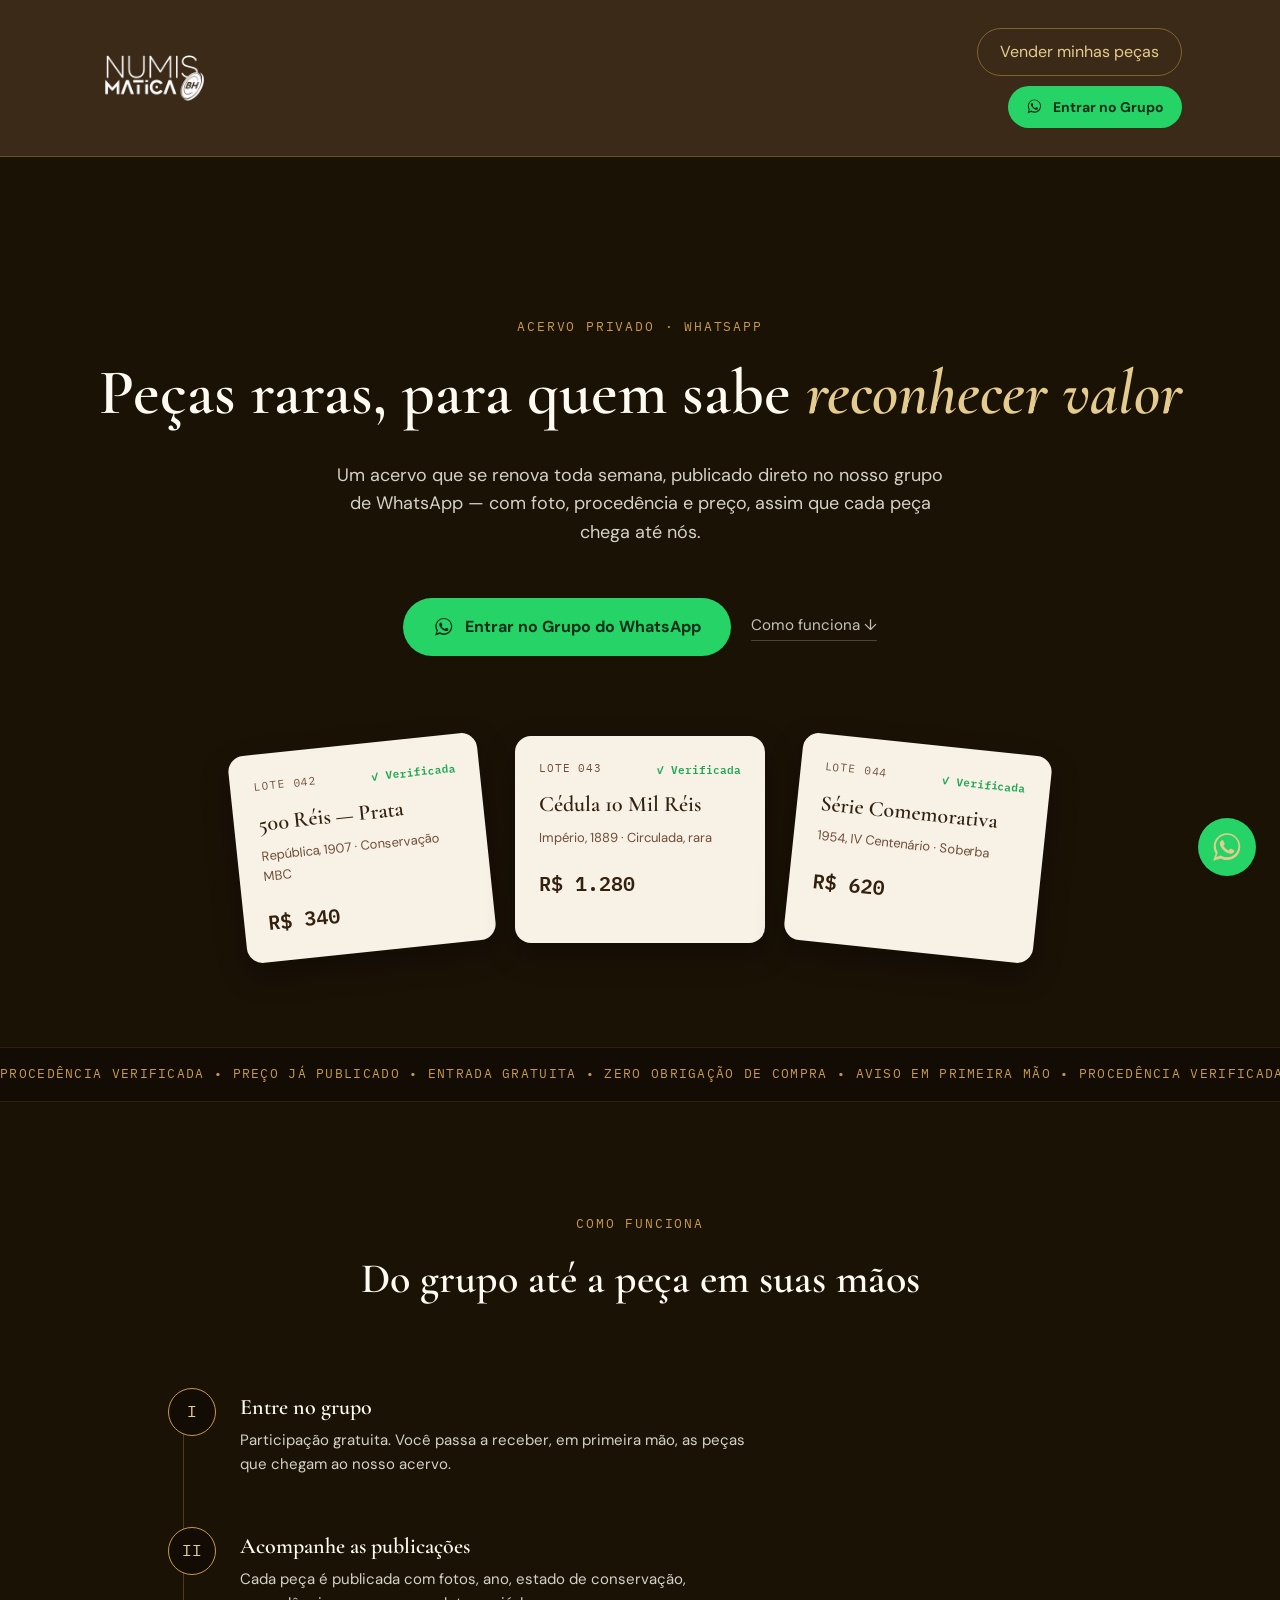
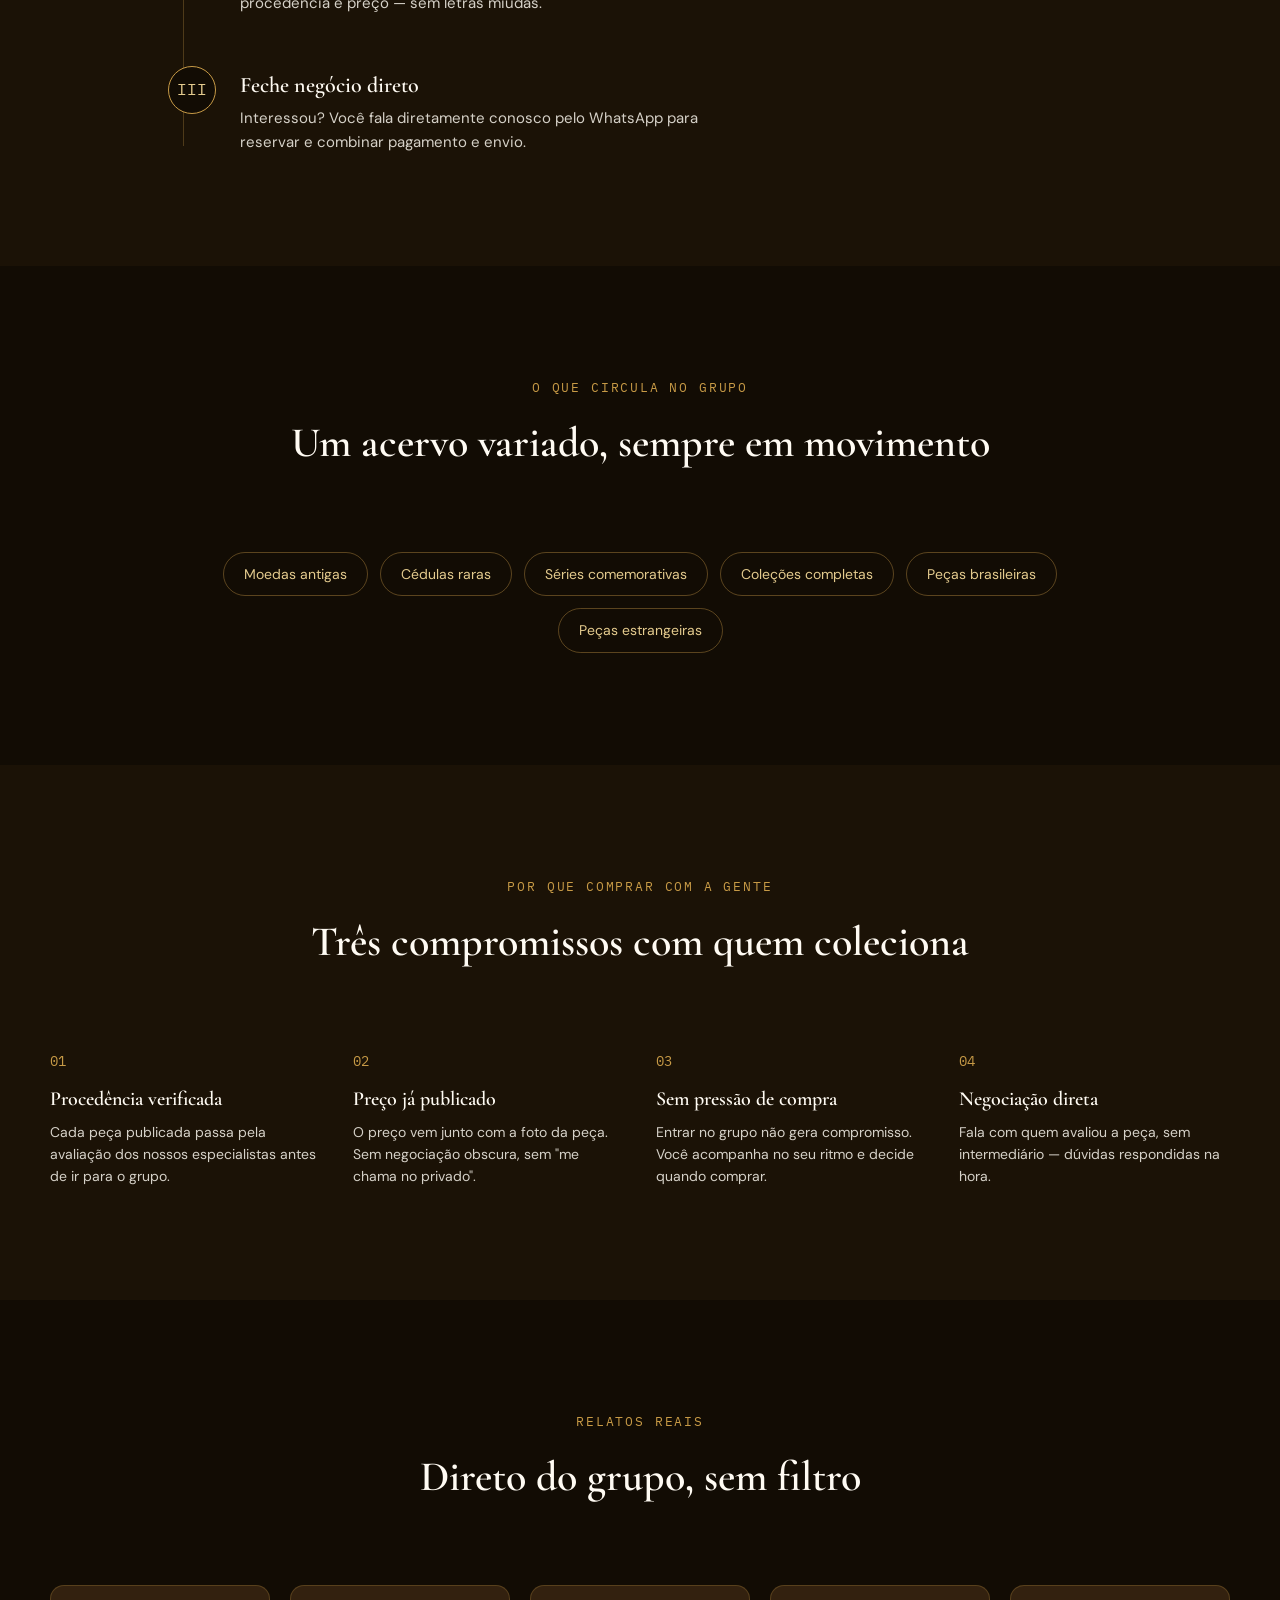
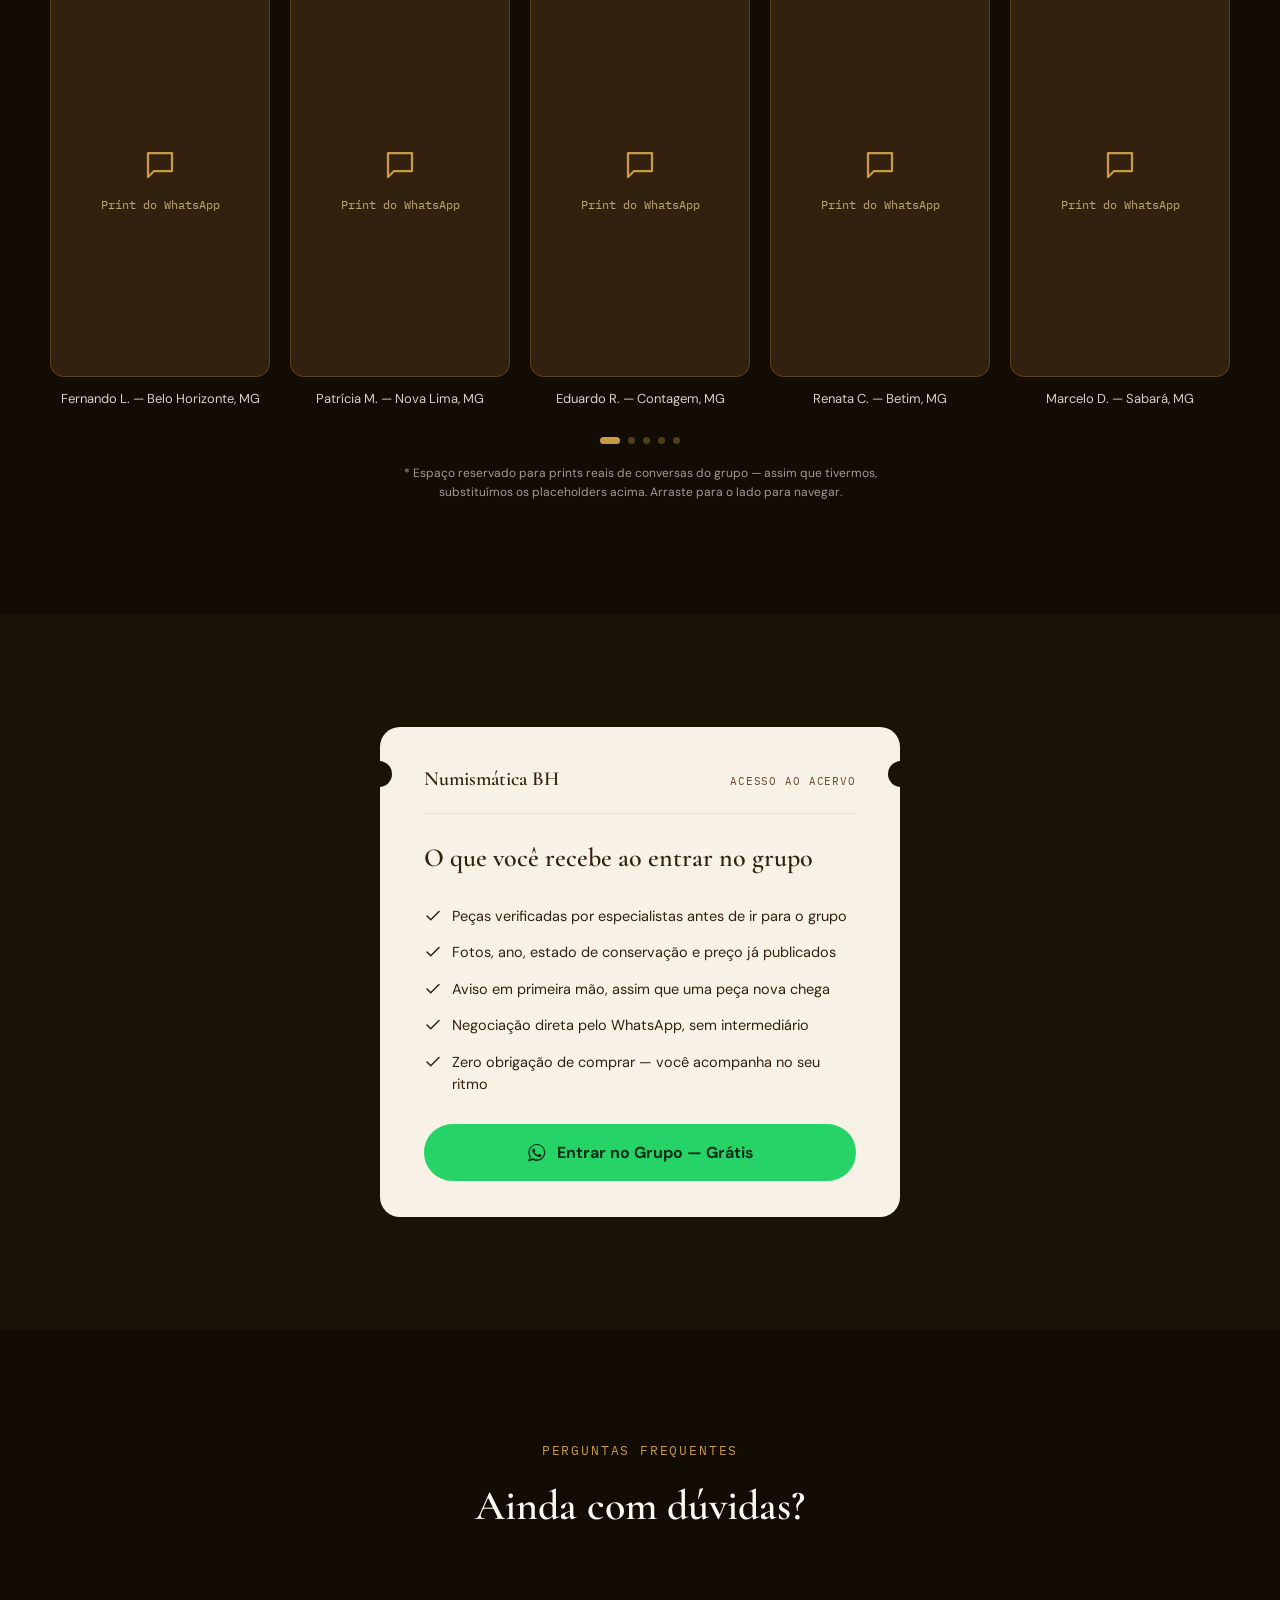
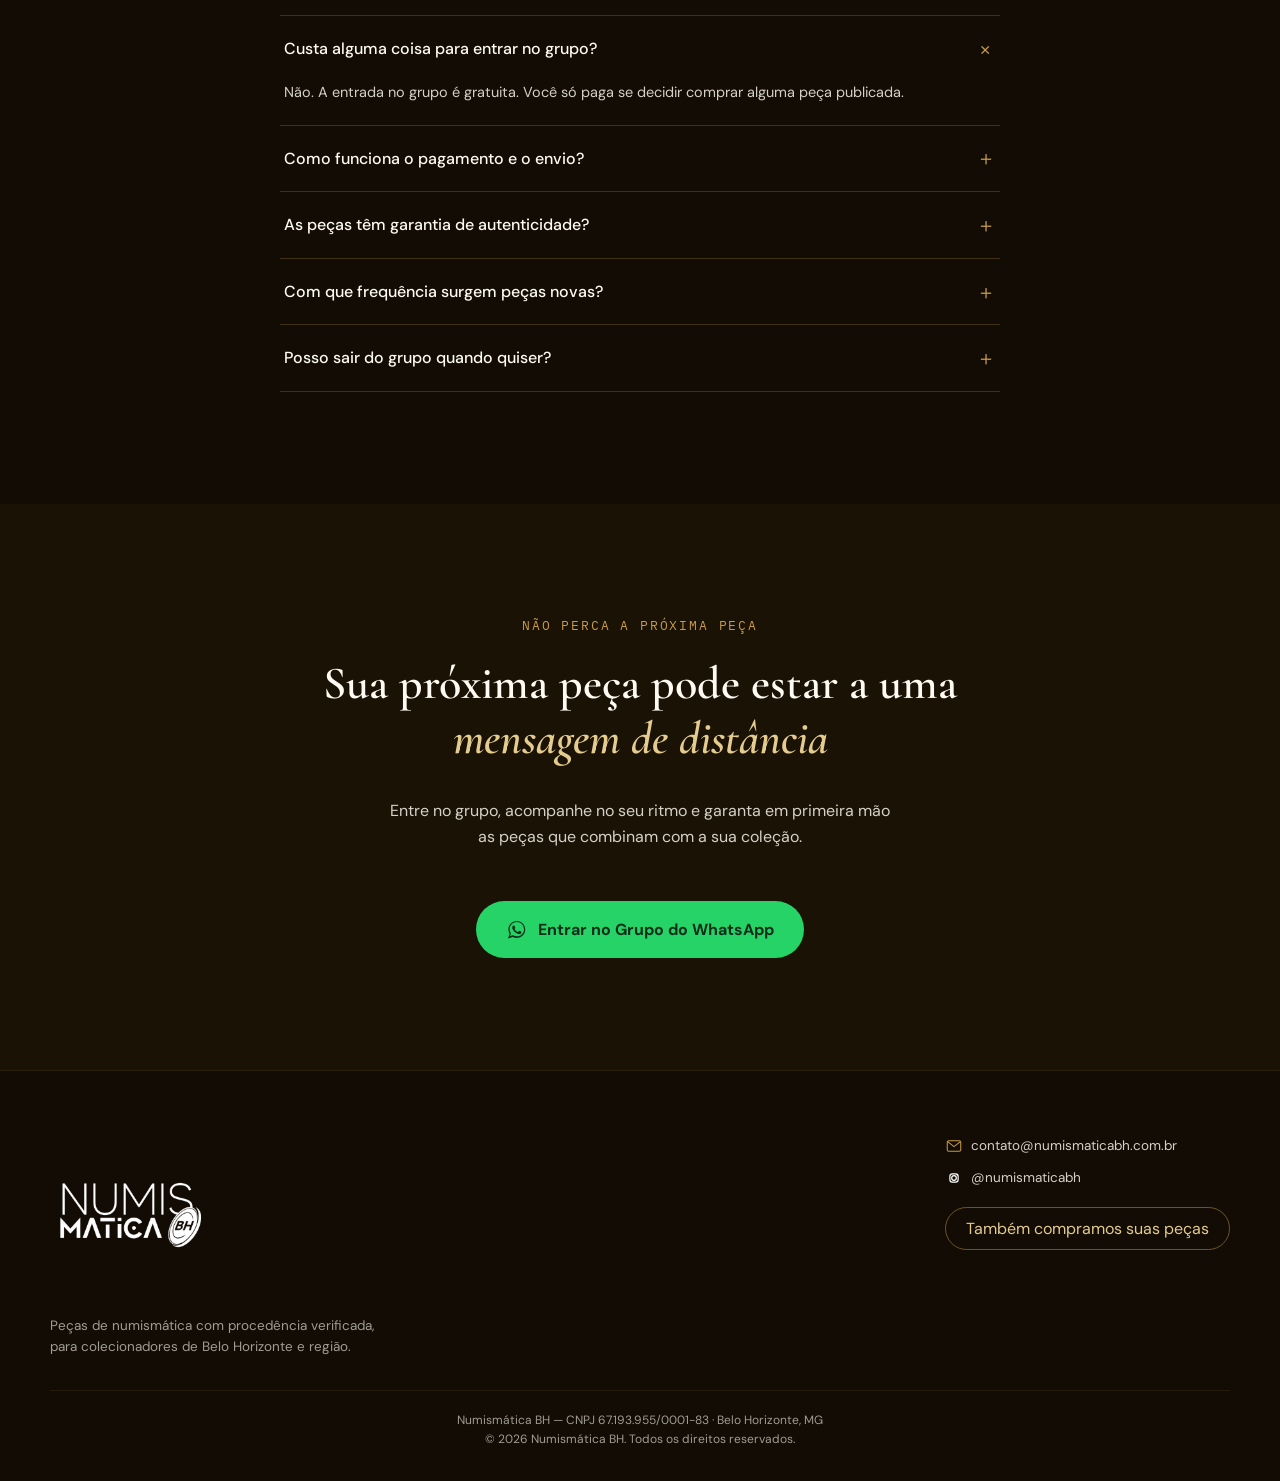
==== commit 2586d344: "fix: adjust header padding and logo size for improved layout; enhance responsiveness of various elem" ====
--- a/grupo/index.html
+++ b/grupo/index.html
@@ -36,13 +36,13 @@
 
   /* Cabeçalho */
   .site-header {
-    padding: 14px 0 !important;
+    padding: 16px 0 !important;
   }
   .site-header .container {
     flex-wrap: wrap;
   }
   .site-logo img {
-    height: 58px !important;
+    height: 68px !important;
   }
   .header-actions {
     gap: 8px !important;
@@ -57,6 +57,39 @@
   /* Rodapé (logo grande também pode causar overflow) */
   .footer-brand img {
     height: 100px !important;
+  }
+
+  /* Ticker de confiança — texto "embolando" em telas estreitas */
+  .ticker-track {
+    font-size: 11px !important;
+    letter-spacing: 1px !important;
+  }
+  .ticker-track span {
+    white-space: nowrap;
+  }
+
+  /* Passe de membro — "Numismática BH" e "Acesso ao acervo" embolando */
+  .membership-header {
+    display: flex !important;
+    flex-direction: column !important;
+    align-items: flex-start !important;
+    gap: 6px;
+  }
+  .membership-brand,
+  .membership-tag {
+    white-space: normal;
+  }
+
+  /* Botões CTA do WhatsApp — texto estourando a pílula */
+  .btn-whatsapp {
+    white-space: normal !important;
+    text-align: center;
+    font-size: 13px !important;
+    line-height: 1.3;
+    padding: 12px 18px !important;
+  }
+  .btn-whatsapp svg {
+    flex-shrink: 0;
   }
 }
 </style>
@@ -95,7 +128,7 @@
 <header class="site-header" id="siteHeader" style="background-color: #3B2A18; border-bottom: 1px solid rgba(199,154,70,.35); padding: 14px 0;">
   <div class="container">
     <a href="#topo" class="site-logo" aria-label="Numismática BH — grupo de colecionadores">
-      <img src="../assets/logo-numismatica-bh-branca.png" alt="Logo Numismática BH" style="height: 92px; width: auto;">
+      <img src="../assets/logo-numismatica-bh-branca.png" alt="Logo Numismática BH" style="height: 112px; width: auto;">
     </a>
     <div class="header-actions" style="display: flex; flex-direction: column; align-items: flex-end; gap: 10px;">
       <a href="../" class="btn-ghost" style="border: 1px solid rgba(199,154,70,.5); border-radius: 999px; padding: 10px 22px;">Vender minhas peças</a>
